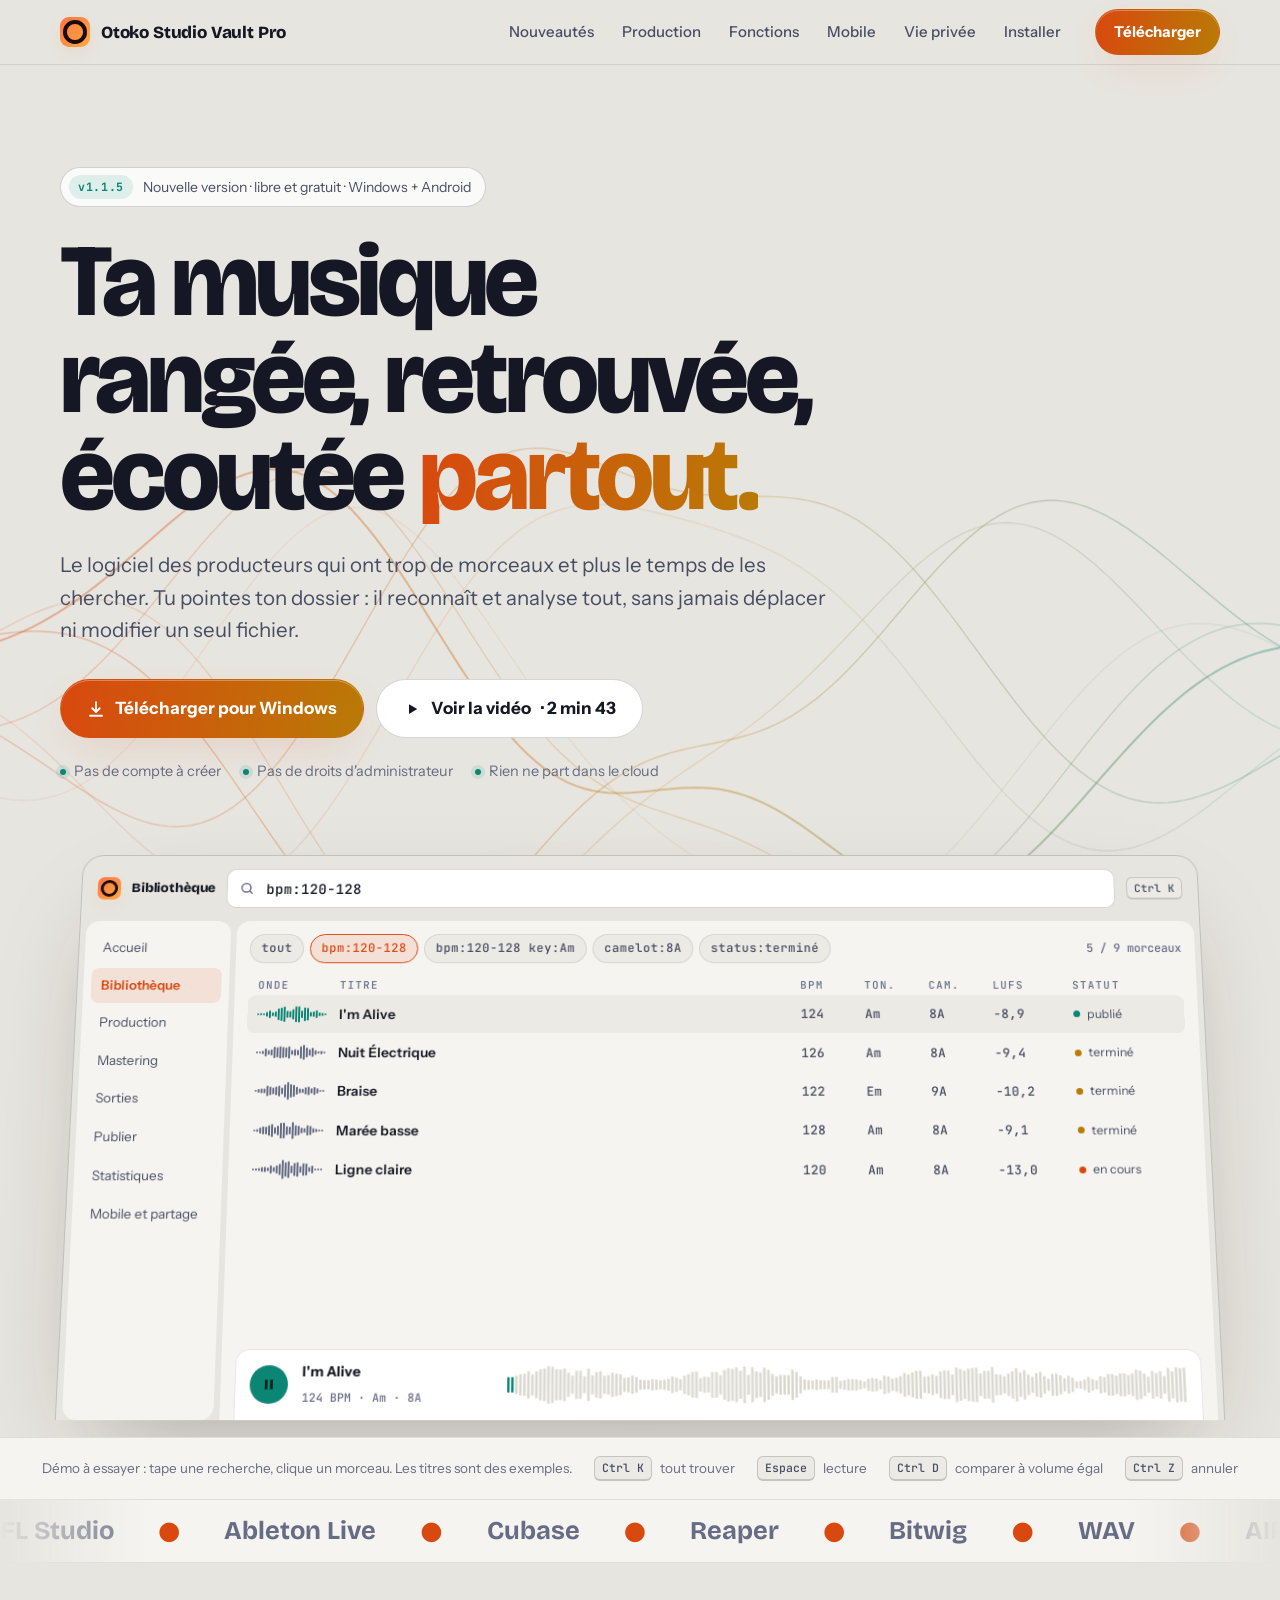
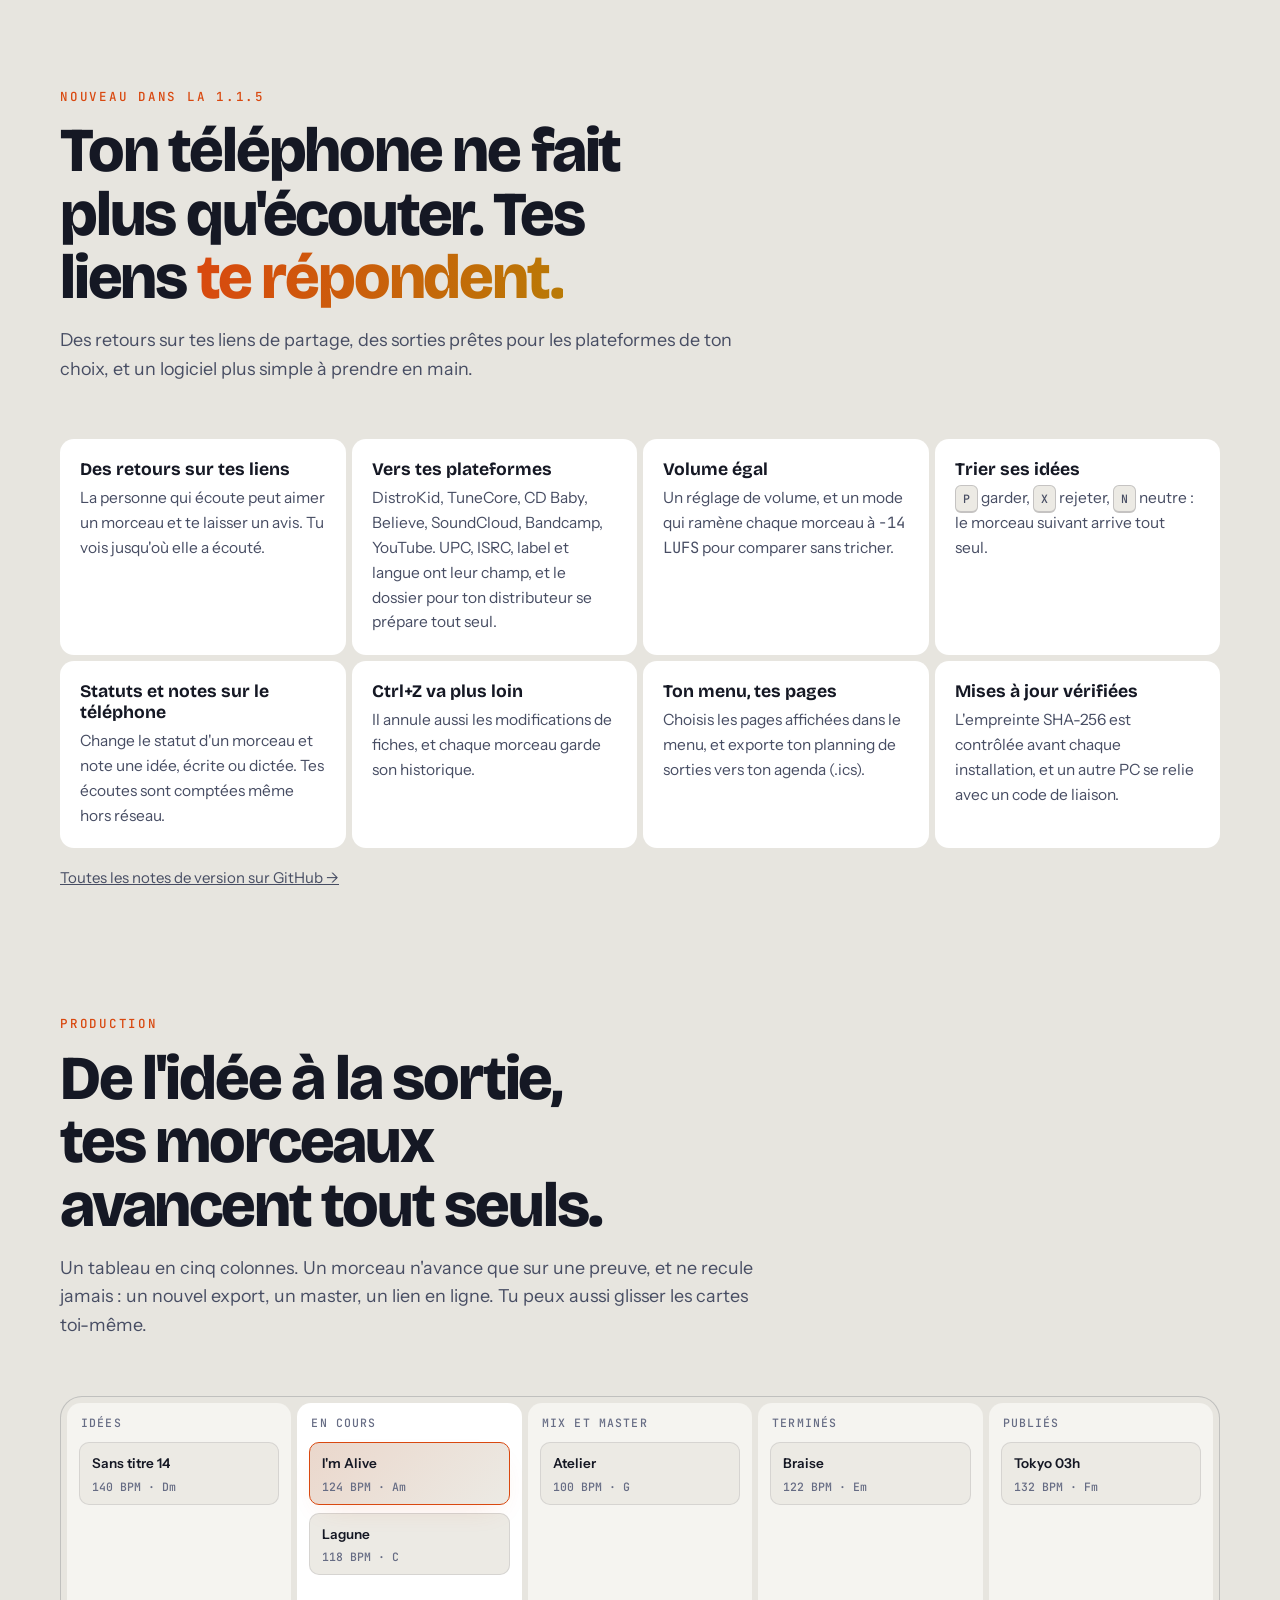
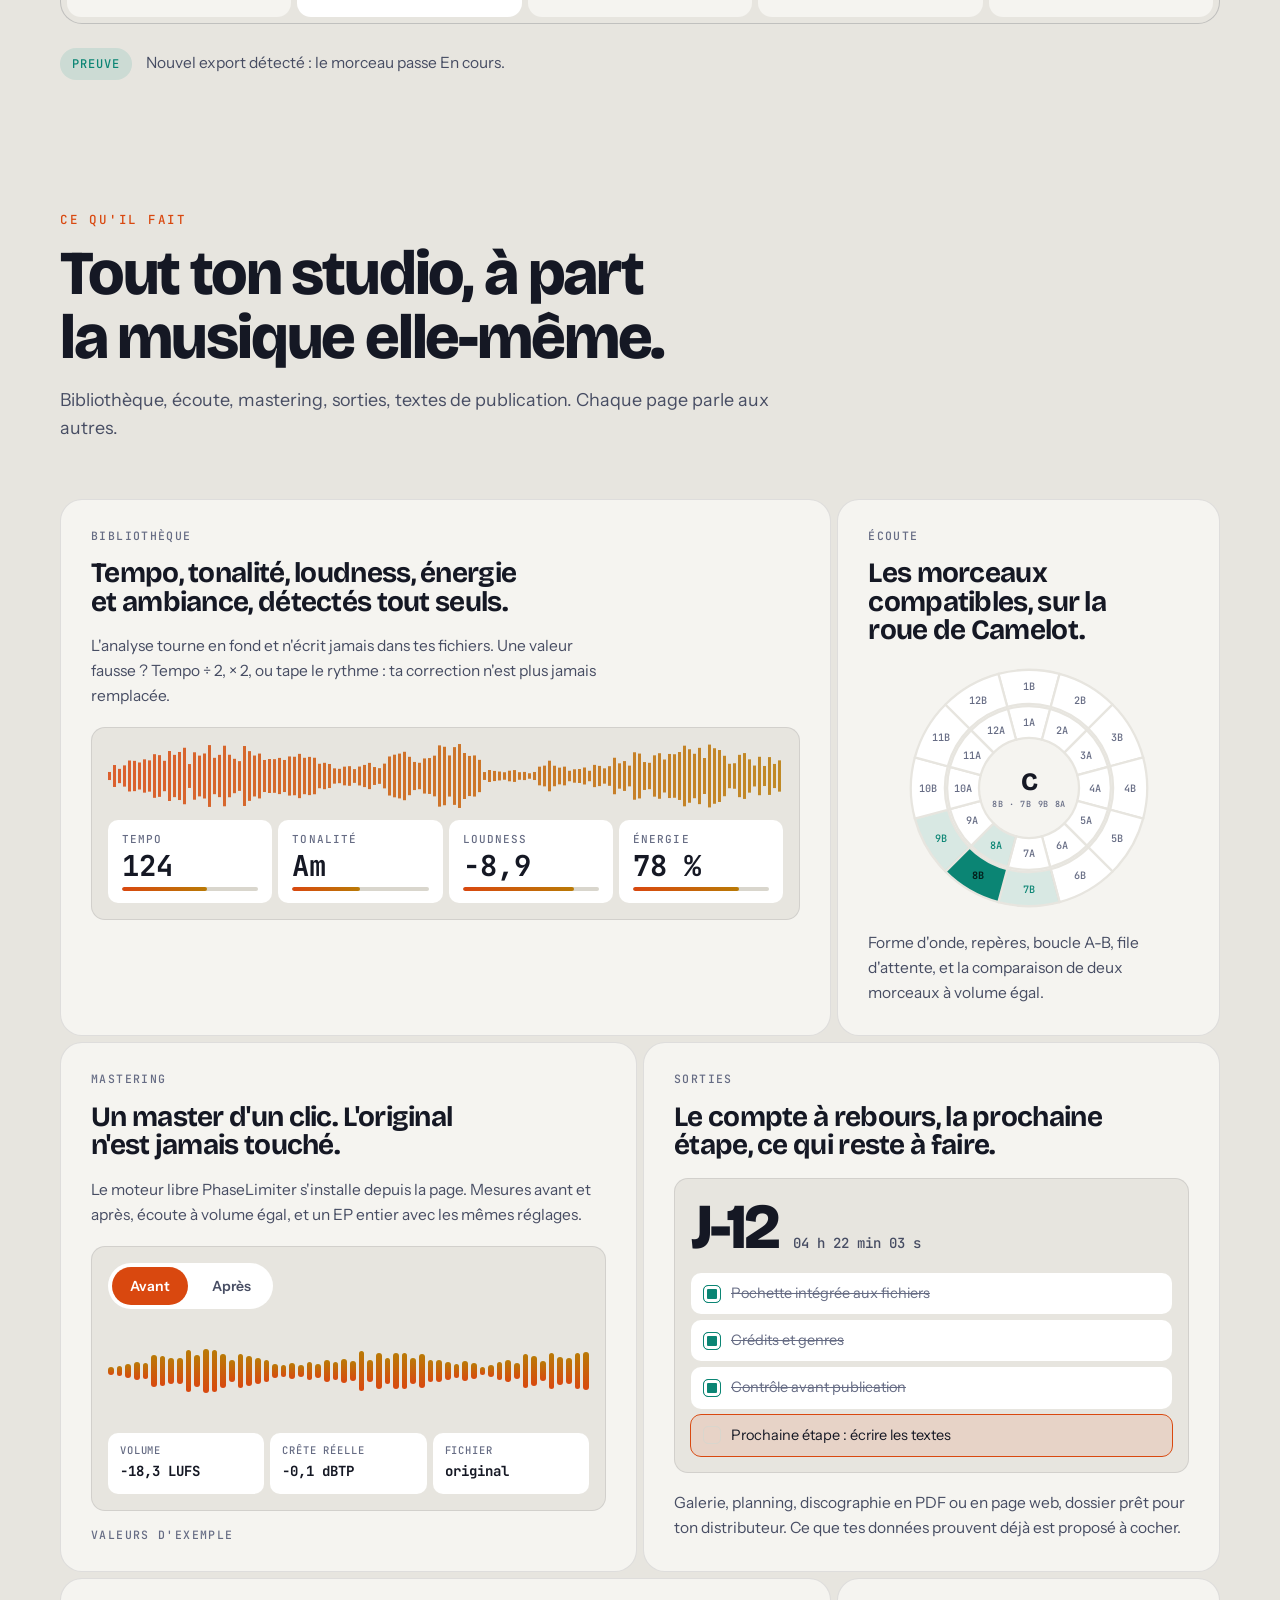
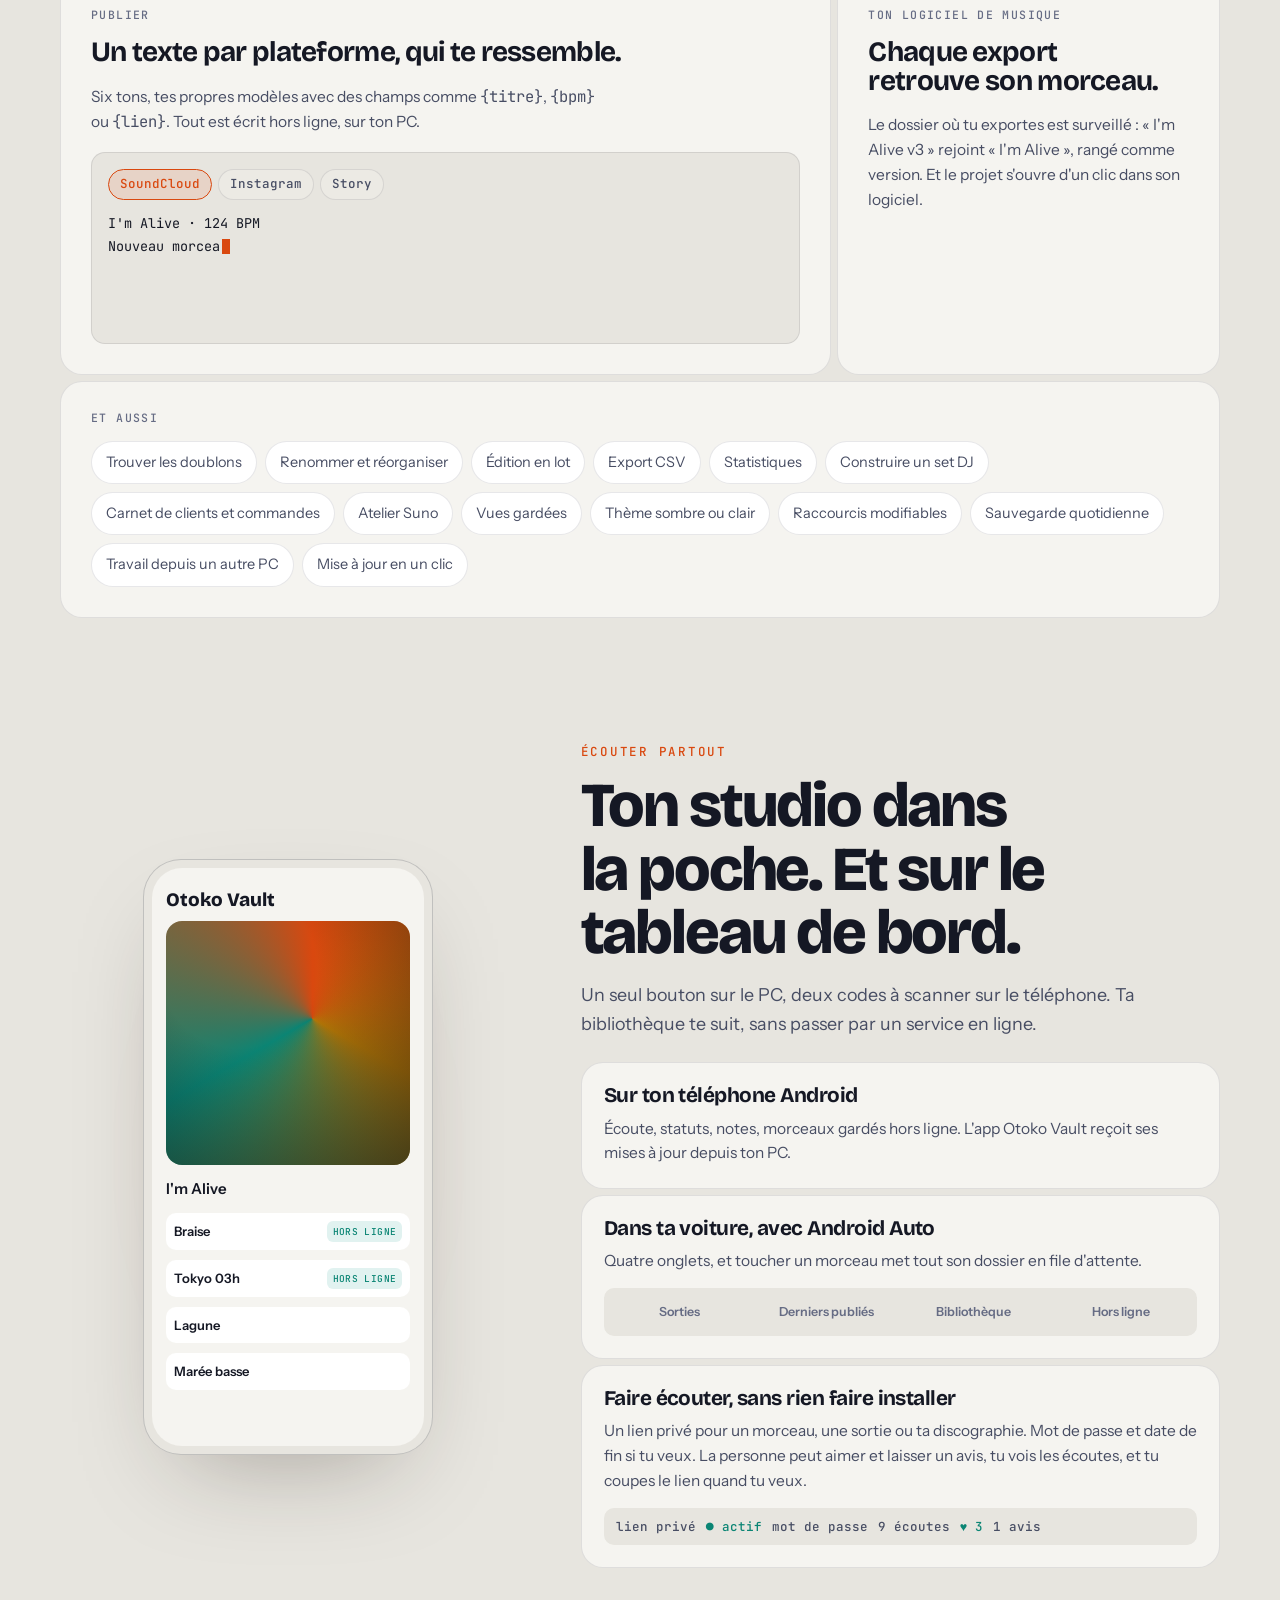
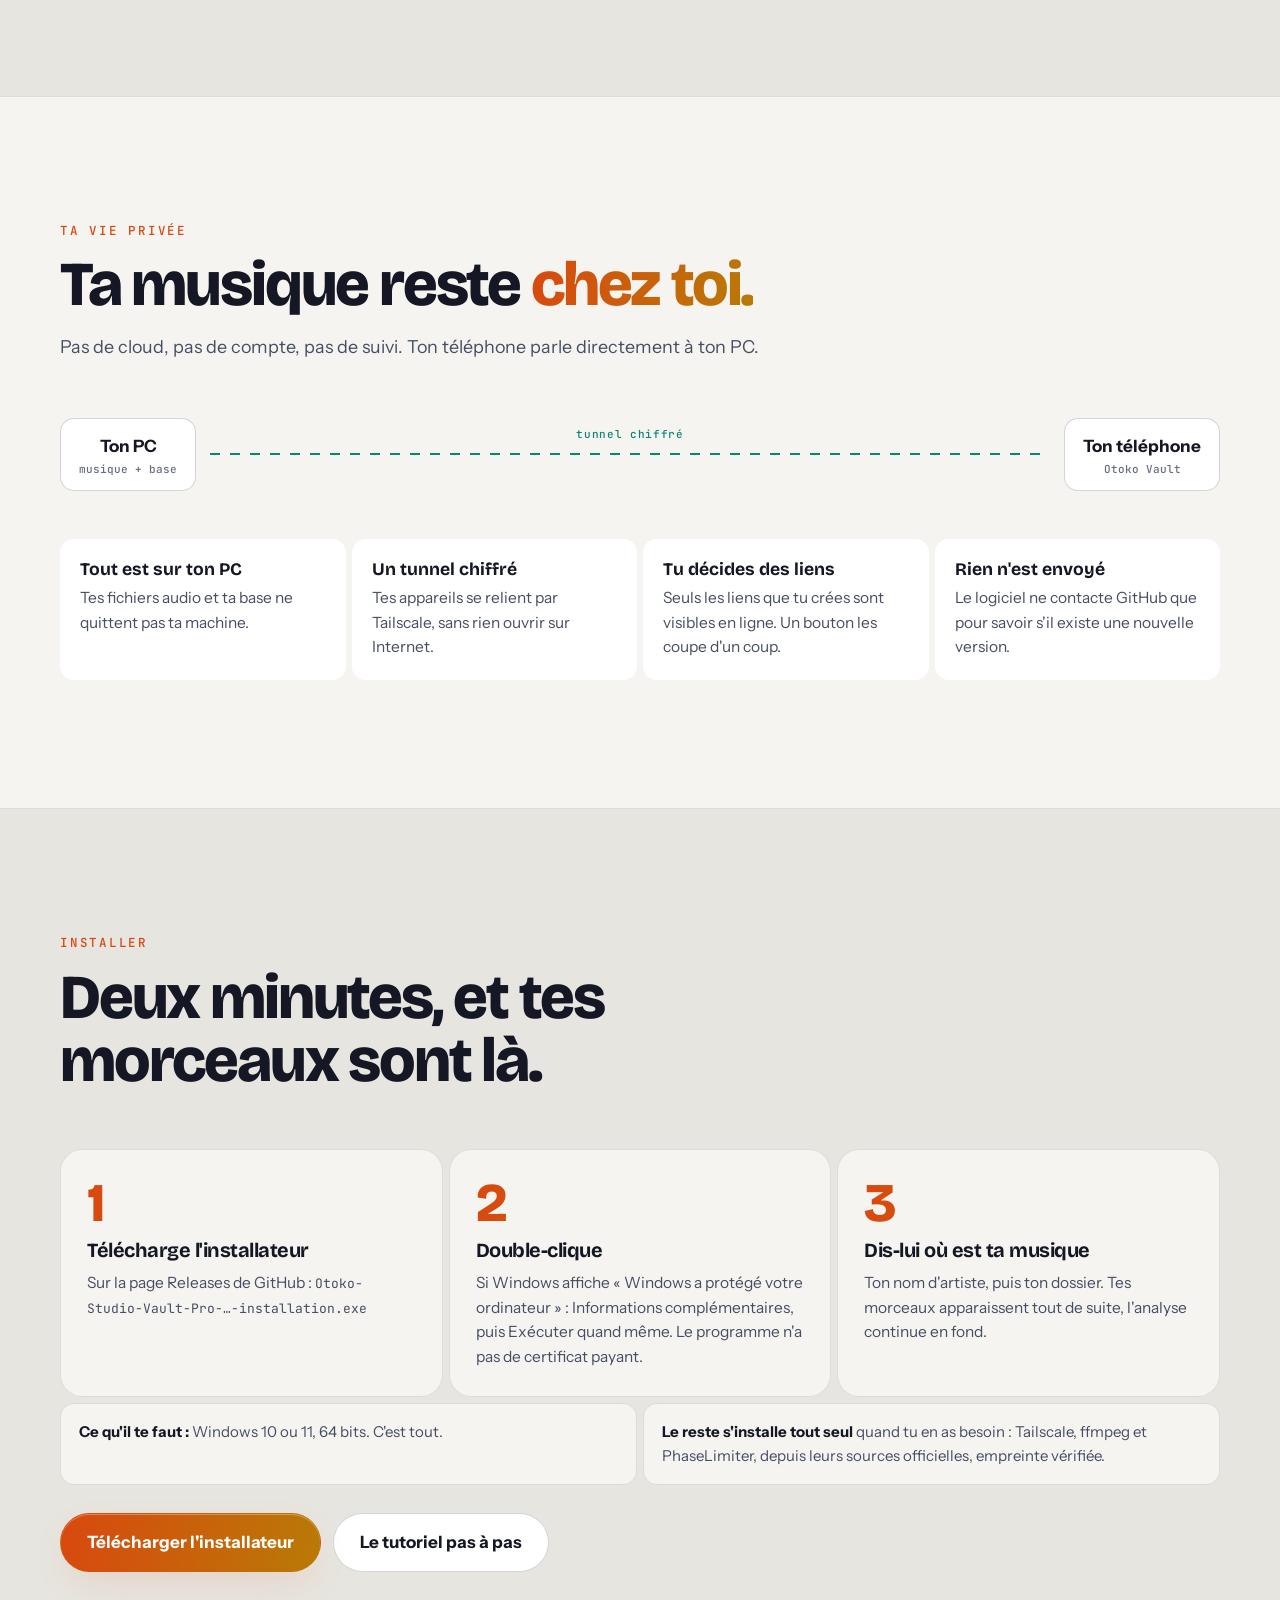
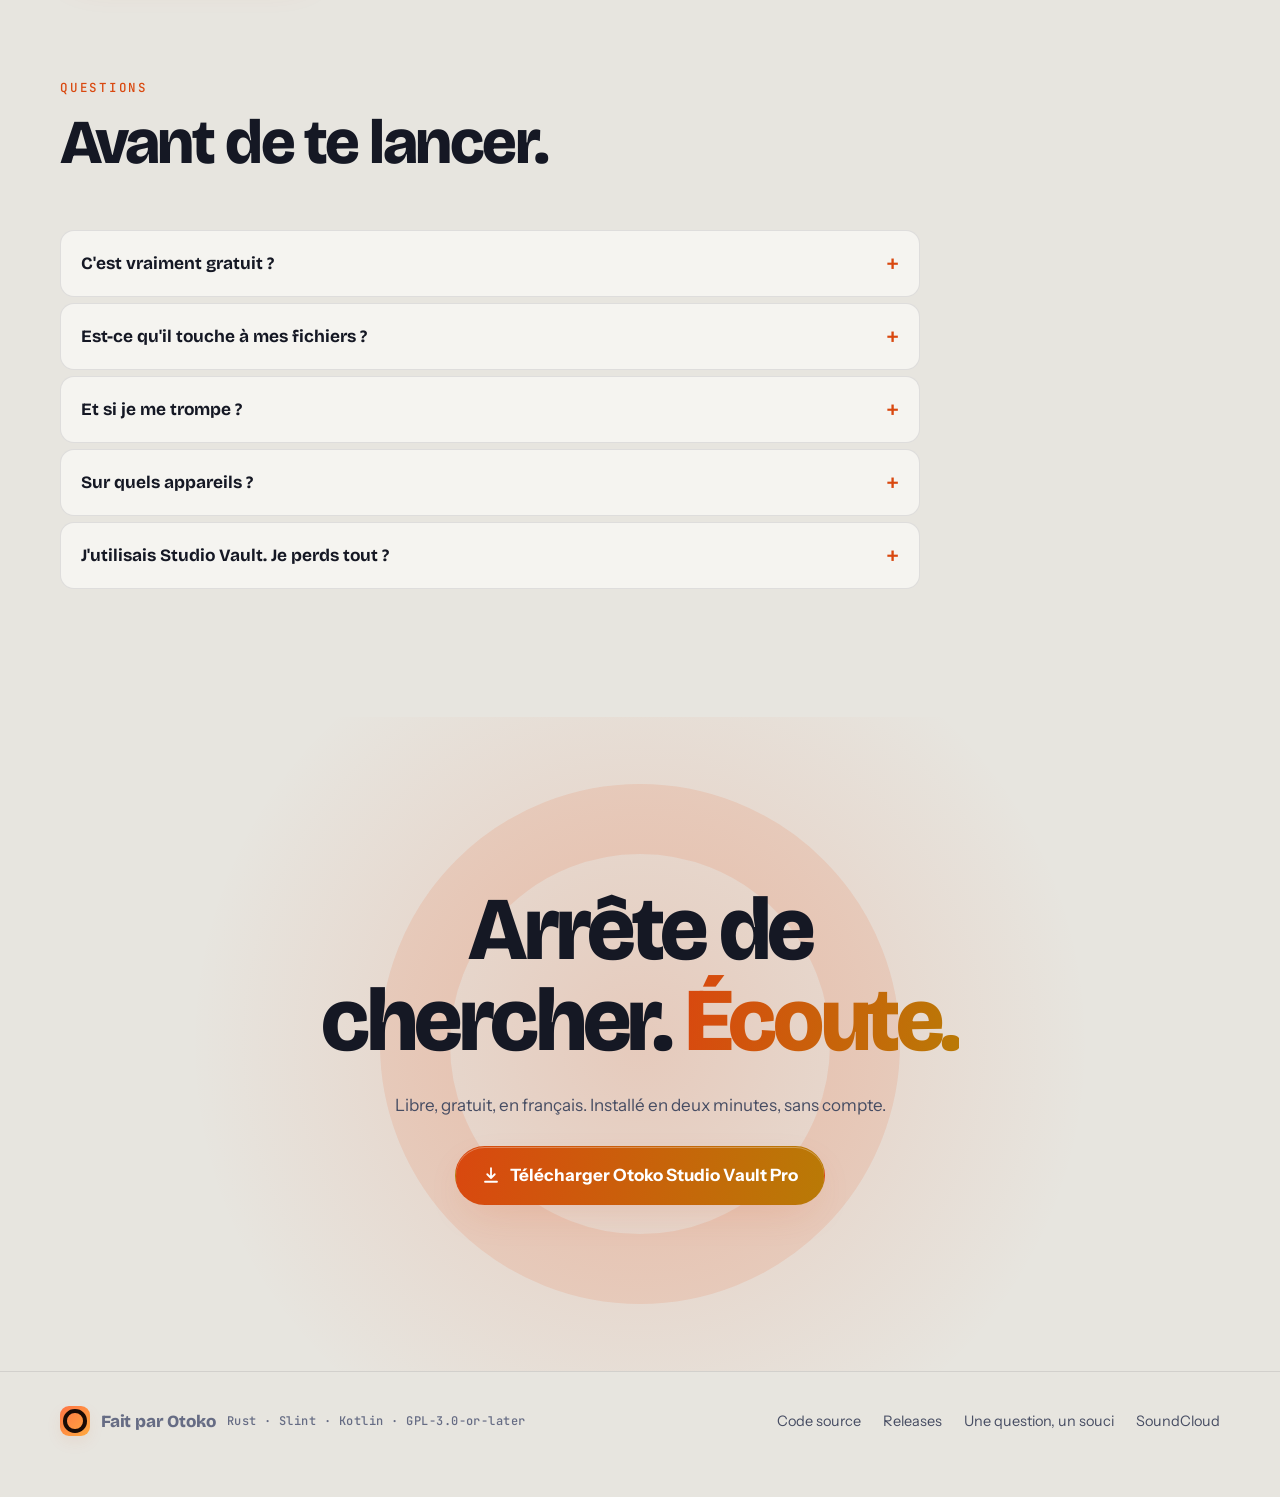
==== docs/index.html @ fbca9407 "Site vitrine dans docs/ : il suit tout seul la dernière version publiée La page lit la dernière rele" ====
<!doctype html>
<html lang="fr">
<head>
<meta charset="utf-8">
<meta name="viewport" content="width=device-width,initial-scale=1,viewport-fit=cover">
<title>Otoko Studio Vault Pro</title>
<meta name="description" content="Le logiciel libre et gratuit des producteurs de musique : ta bibliothèque rangée, analysée et écoutée partout. Windows et Android.">
<meta property="og:title" content="Otoko Studio Vault Pro">
<meta property="og:description" content="Ta musique rangée, retrouvée, écoutée partout. Libre et gratuit, pour Windows et Android.">
<meta property="og:type" content="website">
<link rel="preconnect" href="https://fonts.googleapis.com">
<link rel="preconnect" href="https://fonts.gstatic.com" crossorigin>
<link rel="stylesheet" href="https://fonts.googleapis.com/css2?family=Bricolage+Grotesque:opsz,wght@12..96,500;12..96,700;12..96,800&family=Instrument+Sans:wght@400;500;600;700&family=JetBrains+Mono:wght@400;500;700&display=swap">
<style>
/* Mise en page : « Nocturne », la direction du logiciel lui-même. Îlots d'encre bleu nuit séparés par
   des interstices sombres, une seule chaleur (braise) pour l'action, une lagune pour ce qui joue. */
:root{
  --ink0:#090A10; --ink1:#10121A; --ink2:#161924; --ink3:#1E2230; --ink4:#2A2F40;
  --line:rgba(190,200,255,.08); --line2:rgba(190,200,255,.15);
  --text:#ECEEF6; --text2:#A9AFC3; --text3:#7C829A;
  --ember:#FF6A3D; --ember2:#FFB547; --ember-soft:rgba(255,106,61,.14); --on-ember:#1A0B06;
  --lagoon:#35D9C3; --lagoon-soft:rgba(53,217,195,.14);
  --glow:rgba(255,106,61,.28); --shadow:0 40px 120px -30px rgba(0,0,0,.75);
  --display:"Bricolage Grotesque","Segoe UI",system-ui,sans-serif;
  --ui:"Instrument Sans","Segoe UI",system-ui,sans-serif;
  --mono:"JetBrains Mono",Consolas,ui-monospace,monospace;
  --r-s:6px; --r:10px; --r-l:14px; --r-xl:22px;
  color-scheme:dark;
}
@media (prefers-color-scheme: light){ :root:not([data-theme="dark"]){
  --ink0:#E7E5DF; --ink1:#F5F4F0; --ink2:#FFFFFF; --ink3:#ECEAE4; --ink4:#D9D6CD;
  --line:rgba(20,24,40,.10); --line2:rgba(20,24,40,.18);
  --text:#151824; --text2:#474D63; --text3:#666C84;
  --ember:#D9480F; --ember2:#B97A06; --ember-soft:rgba(224,80,28,.12); --on-ember:#FFFFFF;
  --lagoon:#0B8574; --lagoon-soft:rgba(12,147,129,.12);
  --glow:rgba(224,80,28,.18); --shadow:0 40px 100px -40px rgba(40,30,20,.35);
  color-scheme:light;
}}
:root[data-theme="light"]{
  --ink0:#E7E5DF; --ink1:#F5F4F0; --ink2:#FFFFFF; --ink3:#ECEAE4; --ink4:#D9D6CD;
  --line:rgba(20,24,40,.10); --line2:rgba(20,24,40,.18);
  --text:#151824; --text2:#474D63; --text3:#666C84;
  --ember:#D9480F; --ember2:#B97A06; --ember-soft:rgba(224,80,28,.12); --on-ember:#FFFFFF;
  --lagoon:#0B8574; --lagoon-soft:rgba(12,147,129,.12);
  --glow:rgba(224,80,28,.18); --shadow:0 40px 100px -40px rgba(40,30,20,.35);
  color-scheme:light;
}
*{box-sizing:border-box}
html{scroll-behavior:smooth}
body{margin:0;background:var(--ink0);color:var(--text);font:17px/1.6 var(--ui);overflow-x:hidden;-webkit-font-smoothing:antialiased}
a{color:inherit}
button{font:inherit;color:inherit}
:focus-visible{outline:2px solid var(--lagoon);outline-offset:3px;border-radius:6px}
.wrap{max-width:1200px;margin-inline:auto;padding-left:max(20px,env(safe-area-inset-left,0px));padding-right:max(20px,env(safe-area-inset-right,0px))}
h1,h2,h3{font-family:var(--display);margin:0;text-wrap:balance;letter-spacing:-.025em;line-height:1.02}
p{margin:0}
.mono{font-family:var(--mono);font-variant-numeric:tabular-nums}
.eyebrow{font:500 12.5px/1 var(--mono);letter-spacing:.14em;text-transform:uppercase;color:var(--ember)}
.grad{background:linear-gradient(100deg,var(--ember),var(--ember2));-webkit-background-clip:text;background-clip:text;color:transparent}

/* barre de progression + nav */
body::before{content:"";position:fixed;inset:0 0 auto;height:env(safe-area-inset-top,0px);z-index:60;background:var(--ink0)}
#prog{position:fixed;left:0;top:env(safe-area-inset-top,0px);height:3px;width:100%;transform-origin:0 50%;transform:scaleX(0);background:linear-gradient(90deg,var(--ember),var(--ember2),var(--lagoon));z-index:70}
.nav{position:sticky;top:env(safe-area-inset-top,0px);z-index:50;backdrop-filter:blur(18px) saturate(1.4);-webkit-backdrop-filter:blur(18px) saturate(1.4);background:color-mix(in srgb,var(--ink0) 72%,transparent);border-bottom:1px solid var(--line)}
.nav .wrap{display:flex;align-items:center;gap:22px;height:64px}
.brand{display:flex;align-items:center;gap:11px;text-decoration:none;font:800 17px/1 var(--display);letter-spacing:-.01em;white-space:nowrap}
.logo{width:30px;height:30px;border-radius:9px;background:linear-gradient(135deg,#FF7445,#FFAA40);display:grid;place-items:center;flex:none;box-shadow:0 6px 20px -6px var(--glow)}
.logo::after{content:"";width:52%;height:52%;border-radius:50%;border:4px solid #1A0B06}
.brand small{font:500 12px/1 var(--mono);color:var(--text3);letter-spacing:.04em}
.nav nav{display:flex;gap:4px;margin-left:auto}
.nav nav a{text-decoration:none;color:var(--text2);font-size:15px;font-weight:500;padding:8px 12px;border-radius:99px;transition:color .2s,background .2s}
.nav nav a:hover{color:var(--text);background:var(--ink3)}
.btn{display:inline-flex;align-items:center;justify-content:center;gap:10px;text-decoration:none;font-weight:700;border-radius:99px;padding:15px 26px;border:1px solid transparent;cursor:pointer;transition:transform .25s cubic-bezier(.2,.8,.2,1),box-shadow .25s,background .2s,border-color .2s;white-space:nowrap}
.btn svg{width:18px;height:18px;flex:none}
.btn.pri{background:linear-gradient(100deg,var(--ember),var(--ember2));color:var(--on-ember);box-shadow:0 14px 40px -12px var(--glow),inset 0 1px 0 rgba(255,255,255,.3);position:relative;overflow:hidden}
.btn.pri::after{content:"";position:absolute;inset:0;background:linear-gradient(105deg,transparent 35%,rgba(255,255,255,.45) 50%,transparent 65%);transform:translateX(-120%);animation:sheen 4.5s ease-in-out infinite}
@keyframes sheen{0%,60%{transform:translateX(-120%)}85%,100%{transform:translateX(120%)}}
.btn.pri:hover{transform:translateY(-2px) scale(1.02);box-shadow:0 22px 50px -12px var(--glow),inset 0 1px 0 rgba(255,255,255,.3)}
.btn.sec{background:var(--ink2);border-color:var(--line2);color:var(--text)}
.btn.sec:hover{border-color:var(--ember);transform:translateY(-2px)}
.btn.sm{padding:10px 18px;font-size:15px}
@media (max-width:860px){.nav nav{display:none}.nav .btn{margin-left:auto}.brand small{display:none}}

/* hero */
.hero{position:relative;padding-block:clamp(48px,8vw,104px) 0;overflow:hidden}
#waves{position:absolute;inset:0;width:100%;height:100%;pointer-events:none;opacity:.9;-webkit-mask-image:linear-gradient(#000 55%,transparent);mask-image:linear-gradient(#000 55%,transparent)}
.hero .wrap{position:relative}
.pill{display:inline-flex;flex-wrap:wrap;align-items:center;gap:10px;padding:7px 14px 7px 8px;border:1px solid var(--line2);border-radius:99px;background:color-mix(in srgb,var(--ink2) 80%,transparent);font-size:14px;color:var(--text2)}
.pill b{font:700 11.5px/1 var(--mono);background:var(--lagoon-soft);color:var(--lagoon);padding:6px 9px;border-radius:99px;letter-spacing:.06em}
.hero h1{font-weight:800;font-size:clamp(2.7rem,8.2vw,6.4rem);margin-top:26px;max-width:14ch;letter-spacing:-.04em;line-height:.95}
.hero h1 .w{display:inline-block;animation:rise .9s cubic-bezier(.2,.8,.2,1) both;animation-delay:calc(var(--i)*70ms)}
@keyframes rise{from{opacity:0;transform:translateY(.5em) rotate(2deg);filter:blur(8px)}to{opacity:1;transform:none;filter:none}}
.lede{font-size:clamp(1.06rem,1.6vw,1.3rem);color:var(--text2);max-width:56ch;margin-top:24px}
.cta{display:flex;flex-wrap:wrap;gap:12px;margin-top:32px}
.facts{display:flex;flex-wrap:wrap;gap:8px 22px;margin-top:22px;color:var(--text3);font-size:14.5px}
.facts span{display:inline-flex;align-items:center;gap:8px}
.facts span::before{content:"";width:6px;height:6px;border-radius:50%;background:var(--lagoon);box-shadow:0 0 0 4px var(--lagoon-soft)}

/* fenêtre du logiciel */
.stage{perspective:1800px;margin-top:clamp(40px,6vw,72px);position:relative}
.stage::before{content:"";position:absolute;inset:8% 6% -6%;background:radial-gradient(60% 60% at 50% 40%,var(--glow),transparent 70%);filter:blur(50px);z-index:0}
.app{position:relative;z-index:1;background:var(--ink0);border:1px solid var(--line2);border-radius:var(--r-xl) var(--r-xl) 0 0;border-bottom:0;padding:6px 6px 0;box-shadow:var(--shadow);transform:rotateX(calc(var(--tilt,1)*9deg)) scale(calc(1 - var(--tilt,1)*.04));transform-origin:50% 0;will-change:transform;display:grid;gap:6px}
.app-top{display:flex;align-items:center;gap:12px;padding:8px 10px;min-width:0}
.app-top .brand{font-size:14px}.app-top .logo{width:24px;height:24px;border-radius:7px}.app-top .logo::after{border-width:3px}
.search{flex:1;min-width:0;display:flex;align-items:center;gap:10px;background:var(--ink2);border:1px solid var(--line2);border-radius:var(--r);padding:0 12px;height:42px;transition:border-color .2s,box-shadow .2s}
.search:focus-within{border-color:var(--ember);box-shadow:0 0 0 4px var(--ember-soft)}
.search svg{width:16px;height:16px;color:var(--text3);flex:none}
.search input{flex:1;min-width:0;background:none;border:0;outline:0;color:var(--text);font:500 14.5px var(--mono)}
.search input::placeholder{color:var(--text3)}
kbd{font:500 11.5px/1 var(--mono);background:var(--ink3);border:1px solid var(--line2);border-bottom-width:2px;border-radius:6px;padding:5px 7px;color:var(--text2);white-space:nowrap}
.app-body{display:grid;grid-template-columns:150px minmax(0,1fr);gap:6px}
.side{background:var(--ink1);border-radius:var(--r-l);padding:10px 8px;display:grid;gap:2px;align-content:start;font-size:13.5px;color:var(--text2)}
.side span{padding:8px 10px;border-radius:8px;white-space:nowrap}
.side .on{background:var(--ember-soft);color:var(--ember);font-weight:600}
.pane{background:var(--ink1);border-radius:var(--r-l) var(--r-l) 0 0;padding:14px 14px 0;min-width:0;display:grid;gap:12px}
.chips{display:flex;flex-wrap:wrap;gap:6px;align-items:center}
.chip{font:500 12.5px/1 var(--mono);padding:8px 11px;border-radius:99px;background:var(--ink3);border:1px solid var(--line);color:var(--text2);cursor:pointer;transition:all .2s}
.chip:hover{color:var(--text);border-color:var(--line2)}
.chip[aria-pressed="true"]{background:var(--ember-soft);border-color:var(--ember);color:var(--ember)}
.count{margin-left:auto;font:500 12px var(--mono);color:var(--text3)}
.rows{display:grid;min-height:372px;align-content:start}
.row{display:grid;grid-template-columns:72px minmax(0,1fr) 54px 54px 54px 70px 104px;gap:12px;align-items:center;padding:9px 10px;border-radius:8px;font-size:14px;border:0;background:none;text-align:left;cursor:pointer;width:100%;transition:background .15s,opacity .35s,transform .35s}
.row.head{font:500 11px var(--mono);letter-spacing:.1em;text-transform:uppercase;color:var(--text3);cursor:default;padding-block:4px}
.row:not(.head):hover{background:var(--ink2)}
.row.sel{background:var(--ink3)}
.row.out{display:none}
.row.pop{animation:pop .4s cubic-bezier(.2,.8,.2,1) both}
@keyframes pop{from{opacity:.35;transform:translateY(6px)}to{opacity:1;transform:none}}
.row svg.wv{width:72px;height:22px;color:var(--text3)}
.row.sel svg.wv{color:var(--lagoon)}
.row .t{font-weight:600;white-space:nowrap;overflow:hidden;text-overflow:ellipsis}
.row .n{font:500 13px var(--mono);color:var(--text2);font-variant-numeric:tabular-nums}
.st{display:inline-flex;align-items:center;gap:7px;font-size:12.5px;color:var(--text2);white-space:nowrap}
.st::before{content:"";width:7px;height:7px;border-radius:50%;background:var(--c,var(--text3))}
.empty{padding:40px 10px;color:var(--text3);font-size:14.5px}
.player{display:flex;align-items:center;gap:14px;background:var(--ink2);border:1px solid var(--line);border-bottom:0;border-radius:var(--r-l) var(--r-l) 0 0;padding:10px 14px;min-width:0}
.pp{width:38px;height:38px;border-radius:50%;border:0;background:var(--lagoon);color:#04201C;display:grid;place-items:center;cursor:pointer;flex:none;transition:transform .2s}
.pp:hover{transform:scale(1.08)}.pp svg{width:16px;height:16px}
.np{min-width:0;flex:0 1 190px}.np b{display:block;font-size:14px;white-space:nowrap;overflow:hidden;text-overflow:ellipsis}.np span{font:500 11.5px var(--mono);color:var(--text3)}
#pwave{flex:1;min-width:0;height:40px;width:100%}
.demo-note{display:flex;flex-wrap:wrap;gap:10px 22px;align-items:center;justify-content:center;text-align:center;padding-block:18px;padding-left:max(20px,env(safe-area-inset-left,0px));padding-right:max(20px,env(safe-area-inset-right,0px));color:var(--text3);font-size:13.5px;border-top:1px solid var(--line);background:var(--ink1);position:relative;z-index:2}
.demo-note span{display:inline-flex;gap:8px;align-items:center}
@media (max-width:860px){
  .app-body{grid-template-columns:minmax(0,1fr)}.side{display:none}
  .row{grid-template-columns:44px minmax(0,1fr) 44px 44px;gap:10px}
  .row>:nth-child(n+5){display:none}.row svg.wv{width:44px}
  .app-top .brand span,.app-top kbd{display:none}
  .np{flex-basis:120px}.rows{min-height:330px}
  .app{transform:rotateX(calc(var(--tilt,1)*5deg))}
}

/* bandeau défilant */
.marq{overflow:hidden;border-block:1px solid var(--line);background:var(--ink1);padding-block:18px;-webkit-mask-image:linear-gradient(90deg,transparent,#000 12%,#000 88%,transparent);mask-image:linear-gradient(90deg,transparent,#000 12%,#000 88%,transparent)}
.marq div{display:flex;gap:44px;width:max-content;animation:marq 38s linear infinite;font:700 clamp(1.1rem,2.4vw,1.6rem)/1 var(--display);color:var(--text3);white-space:nowrap}
.marq i{font-style:normal;color:var(--ember)}
@keyframes marq{to{transform:translateX(-50%)}}

/* sections */
section{padding-block:clamp(72px,10vw,136px)}
.sh{display:grid;gap:16px;max-width:780px;margin-bottom:clamp(32px,5vw,56px)}
.sh h2{font-weight:800;font-size:clamp(2rem,5.2vw,3.9rem);letter-spacing:-.035em}
.sh p{color:var(--text2);font-size:clamp(1rem,1.4vw,1.15rem);max-width:60ch}
.js .rv{opacity:.12;transform:translateY(34px) scale(.985);transition:opacity .9s cubic-bezier(.2,.8,.2,1),transform .9s cubic-bezier(.2,.8,.2,1);transition-delay:calc(var(--d,0)*90ms)}
.js .rv.in{opacity:1;transform:none}

/* tableau de production */
.board{display:grid;grid-template-columns:repeat(5,minmax(0,1fr));gap:6px;background:var(--ink0);border:1px solid var(--line2);border-radius:var(--r-xl);padding:6px}
.col{background:var(--ink1);border-radius:var(--r-l);padding:12px;min-height:214px;display:grid;gap:8px;align-content:start;transition:background .4s}
.col.hot{background:var(--ink2)}
.col h3{font:500 11.5px/1 var(--mono);letter-spacing:.1em;text-transform:uppercase;color:var(--text3);display:flex;justify-content:space-between;padding:2px 2px 6px}
.kc{background:var(--ink3);border:1px solid var(--line);border-radius:var(--r);padding:10px 12px;font-size:13.5px;font-weight:600;display:grid;gap:4px;min-width:0}
.kc small{font:500 11.5px var(--mono);color:var(--text3)}
.kc.star{background:linear-gradient(135deg,var(--ember-soft),transparent),var(--ink3);border-color:var(--ember);box-shadow:0 12px 30px -14px var(--glow);position:relative;z-index:2}
.proof{margin-top:18px;display:flex;align-items:center;gap:14px;flex-wrap:wrap;font-size:15.5px;color:var(--text2);min-height:44px}
.proof b{font:500 12px var(--mono);letter-spacing:.08em;text-transform:uppercase;color:var(--lagoon);background:var(--lagoon-soft);padding:8px 12px;border-radius:99px}
#proofTxt{transition:opacity .3s}
@media (max-width:860px){.board{grid-template-columns:minmax(0,1fr)}.col{min-height:0;grid-template-columns:minmax(0,1fr) minmax(0,1fr);align-items:start}.col h3{grid-column:1/-1}}

/* grille des fonctions */
.bento{display:grid;grid-template-columns:repeat(6,minmax(0,1fr));gap:6px;background:var(--ink0);border-radius:var(--r-xl)}
.card{position:relative;background:var(--ink1);border:1px solid var(--line);border-radius:var(--r-xl);padding:clamp(20px,2.6vw,30px);display:grid;gap:18px;align-content:start;min-width:0;overflow:hidden;grid-column:span 3}
.card.w4{grid-column:span 4}.card.w2{grid-column:span 2}
.card::before{content:"";position:absolute;inset:0;background:radial-gradient(420px circle at var(--mx,50%) var(--my,-40%),var(--ember-soft),transparent 65%);opacity:0;transition:opacity .4s;pointer-events:none}
.card:hover::before{opacity:1}
.card>*{position:relative}
.card h3{font-weight:700;font-size:clamp(1.3rem,2.2vw,1.75rem)}
.card p{color:var(--text2);font-size:15.5px;max-width:52ch}
.tag{font:500 11.5px/1 var(--mono);letter-spacing:.12em;text-transform:uppercase;color:var(--text3)}
.viz{background:var(--ink0);border:1px solid var(--line);border-radius:var(--r-l);padding:16px;min-width:0}
@media (max-width:960px){.card,.card.w4,.card.w2{grid-column:1/-1}}

.meters{display:grid;grid-template-columns:repeat(auto-fit,minmax(120px,1fr));gap:6px}
.meter{background:var(--ink2);border-radius:var(--r);padding:12px 14px;display:grid;gap:6px}
.meter span{font:500 11px var(--mono);letter-spacing:.1em;text-transform:uppercase;color:var(--text3)}
.meter b{font:700 clamp(1.3rem,2.4vw,1.8rem)/1 var(--mono);font-variant-numeric:tabular-nums}
.meter i{display:block;height:4px;border-radius:9px;background:var(--ink4);overflow:hidden}
.meter i::after{content:"";display:block;height:100%;width:calc(var(--v,0)*100%);background:linear-gradient(90deg,var(--ember),var(--ember2));border-radius:9px;transition:width 1.4s cubic-bezier(.2,.8,.2,1)}
.scan{position:relative;height:64px;margin-bottom:12px;border-radius:8px;overflow:hidden}
.scan canvas{width:100%;height:100%;display:block}
.scan::after{content:"";position:absolute;top:0;bottom:0;width:90px;left:-90px;background:linear-gradient(90deg,transparent,var(--lagoon-soft),var(--lagoon));opacity:.55;animation:scan 3.2s cubic-bezier(.5,0,.5,1) infinite}
@keyframes scan{to{left:100%}}

#wheel{width:100%;max-width:250px;display:block;margin:auto}
#wheel path{fill:var(--ink2);stroke:var(--ink0);stroke-width:2;transition:fill .5s}
#wheel path.c{fill:var(--lagoon-soft)}#wheel path.s{fill:var(--lagoon)}
#wheel text{font:500 9px var(--mono);fill:var(--text3);text-anchor:middle;dominant-baseline:central;transition:fill .5s}
#wheel text.c{fill:var(--lagoon)}#wheel text.s{fill:#04201C;font-weight:700}
#wheel .mid{font:800 22px var(--display);fill:var(--text)}#wheel .mid2{font:500 7.5px var(--mono);fill:var(--text3);letter-spacing:.08em}

.ab{display:flex;gap:6px;background:var(--ink2);padding:4px;border-radius:99px;width:max-content}
.ab button{border:0;background:none;padding:8px 18px;border-radius:99px;font-weight:600;font-size:14px;color:var(--text2);cursor:pointer;transition:all .25s}
.ab button[aria-pressed="true"]{background:var(--ember);color:var(--on-ember)}
.bars{display:flex;align-items:center;gap:3px;height:96px;margin-block:14px}
.bars i{flex:1;min-width:0;border-radius:3px;background:linear-gradient(var(--ember2),var(--ember));height:calc(var(--h)*var(--k,.45)*100%);transition:height .7s cubic-bezier(.2,.8,.2,1);transition-delay:calc(var(--n)*8ms)}
.mast.after .bars i{--k:.98}
.mrow{display:grid;grid-template-columns:repeat(auto-fit,minmax(118px,1fr));gap:6px}
.mrow div{background:var(--ink2);border-radius:var(--r);padding:10px 12px}
.mrow span{display:block;font:500 10.5px var(--mono);letter-spacing:.08em;text-transform:uppercase;color:var(--text3)}
.mrow b{font:700 14px var(--mono);font-variant-numeric:tabular-nums;overflow-wrap:anywhere}

.cd{display:flex;align-items:baseline;gap:14px;flex-wrap:wrap}
.cd b{font:800 clamp(2.6rem,6vw,4rem)/1 var(--display);letter-spacing:-.04em}
.cd span{font:500 14px var(--mono);color:var(--text2);font-variant-numeric:tabular-nums}
.todo{list-style:none;margin:14px 0 0;padding:0;display:grid;gap:6px}
.todo li{display:flex;align-items:center;gap:10px;font-size:14.5px;color:var(--text2);background:var(--ink2);padding:9px 12px;border-radius:var(--r)}
.todo li::before{content:"";width:16px;height:16px;border-radius:5px;border:1.5px solid var(--ink4);flex:none}
.todo li.ok{color:var(--text3);text-decoration:line-through}
.todo li.ok::before{background:var(--lagoon);border-color:var(--lagoon);box-shadow:inset 0 0 0 3px var(--ink2)}
.todo li.next{color:var(--text);outline:1px solid var(--ember);background:var(--ember-soft)}

.tabs{display:flex;gap:6px;flex-wrap:wrap}
#pub{font:400 13.5px/1.7 var(--mono);white-space:pre-wrap;min-height:8.5em;margin-top:12px;color:var(--text)}
#pub::after{content:"";display:inline-block;width:8px;height:1.1em;background:var(--ember);vertical-align:-3px;margin-left:2px;animation:blink 1s steps(2) infinite}
@keyframes blink{50%{opacity:0}}
.cloud{display:flex;flex-wrap:wrap;gap:8px}
.cloud span{padding:9px 14px;border-radius:99px;background:var(--ink2);border:1px solid var(--line);font-size:14.5px;color:var(--text2);transition:all .25s}
.cloud span:hover{color:var(--text);border-color:var(--ember);transform:translateY(-2px)}

/* partout */
.every{display:grid;grid-template-columns:minmax(0,5fr) minmax(0,7fr);gap:clamp(28px,5vw,72px);align-items:center}
.phone{width:min(100%,290px);margin-inline:auto;aspect-ratio:9/18.5;max-width:100%;background:var(--ink0);border:1px solid var(--line2);border-radius:38px;padding:8px;box-shadow:var(--shadow);animation:float 7s ease-in-out infinite;position:relative}
@keyframes float{50%{transform:translateY(-14px) rotate(-1.2deg)}}
.phone::before{content:"";position:absolute;inset:-12%;background:radial-gradient(50% 50% at 50% 50%,var(--glow),transparent 70%);filter:blur(40px);z-index:-1}
.scr{height:100%;border-radius:30px;background:var(--ink1);padding:20px 14px 14px;display:flex;flex-direction:column;gap:10px;overflow:hidden;font-size:13px}
.scr h4{font:800 19px var(--display);margin:0}
.cover{aspect-ratio:1;border-radius:16px;background:conic-gradient(from var(--a,0deg) at 60% 40%,var(--ember),var(--ember2),var(--lagoon),var(--ember));animation:spin 14s linear infinite;position:relative;overflow:hidden;flex:none}
@property --a{syntax:"<angle>";inherits:false;initial-value:0deg}
@keyframes spin{to{--a:360deg}}
.cover::after{content:"";position:absolute;inset:0;background:radial-gradient(circle at 30% 20%,transparent 30%,rgba(9,10,16,.55))}
.eq{display:flex;gap:3px;align-items:flex-end;height:14px}
.eq i{width:3px;background:var(--lagoon);border-radius:2px;animation:eq 1s ease-in-out infinite;animation-delay:calc(var(--n)*-.23s)}
@keyframes eq{0%,100%{height:25%}50%{height:100%}}
.li{display:flex;align-items:center;gap:10px;padding:8px;border-radius:10px;background:var(--ink2)}
.li b{flex:1;min-width:0;white-space:nowrap;overflow:hidden;text-overflow:ellipsis;font-weight:600}
.off{font:500 9.5px var(--mono);color:var(--lagoon);background:var(--lagoon-soft);padding:4px 6px;border-radius:6px;letter-spacing:.04em;white-space:nowrap}
.stack{display:grid;gap:6px}
.mini{background:var(--ink1);border:1px solid var(--line);border-radius:var(--r-xl);padding:22px;display:grid;gap:10px;min-width:0}
.mini h3{font-size:1.3rem;font-weight:700}
.mini p{color:var(--text2);font-size:15.5px}
.car{display:grid;grid-template-columns:repeat(4,minmax(0,1fr));gap:4px;background:var(--ink0);padding:4px;border-radius:var(--r);margin-top:4px}
.car span{text-align:center;padding:10px 4px;border-radius:7px;font-size:12.5px;font-weight:600;color:var(--text3);animation:tab 8s infinite;animation-delay:calc(var(--n)*2s);white-space:nowrap;overflow:hidden;text-overflow:ellipsis}
@keyframes tab{0%,24%{background:var(--ink3);color:var(--text)}25%,100%{background:transparent;color:var(--text3)}}
.link{display:flex;flex-wrap:wrap;align-items:center;gap:10px;background:var(--ink0);border-radius:var(--r);padding:10px 12px;font:500 12.5px var(--mono);color:var(--text2);margin-top:4px}
.link em{font-style:normal;color:var(--lagoon)}
@media (max-width:860px){.every{grid-template-columns:minmax(0,1fr)}}

/* vie privée */
.priv{background:var(--ink1);border-block:1px solid var(--line)}
.tunnel{display:grid;grid-template-columns:auto minmax(40px,1fr) auto;align-items:center;gap:14px;margin-block:clamp(28px,4vw,48px)}
.node{background:var(--ink2);border:1px solid var(--line2);border-radius:var(--r-l);padding:14px 18px;font-weight:700;display:grid;gap:2px;text-align:center}
.node small{font:500 11px var(--mono);color:var(--text3);font-weight:500}
.pipe{height:2px;background:repeating-linear-gradient(90deg,var(--lagoon) 0 10px,transparent 10px 20px);background-size:20px 2px;animation:dash 1s linear infinite;position:relative}
.pipe::after{content:"tunnel chiffré";position:absolute;left:50%;top:-26px;transform:translateX(-50%);font:500 11px var(--mono);color:var(--lagoon);white-space:nowrap;letter-spacing:.06em}
@keyframes dash{to{background-position:20px 0}}
.four{display:grid;grid-template-columns:repeat(auto-fit,minmax(230px,1fr));gap:6px}
.four div{background:var(--ink2);border-radius:var(--r-l);padding:20px;color:var(--text2);font-size:15.5px}
.four b{display:block;color:var(--text);font:700 1.1rem var(--display);margin-bottom:6px}

/* installer */
.steps{display:grid;grid-template-columns:repeat(3,minmax(0,1fr));gap:6px;counter-reset:s}
.step{background:var(--ink1);border:1px solid var(--line);border-radius:var(--r-xl);padding:26px;display:grid;gap:10px;align-content:start;counter-increment:s;transition:transform .35s cubic-bezier(.2,.8,.2,1),border-color .3s}
.step:hover{transform:translateY(-6px);border-color:var(--ember)}
.step::before{content:counter(s);font:800 3.4rem/1 var(--display);background:linear-gradient(100deg,var(--ember),var(--ember2));-webkit-background-clip:text;background-clip:text;color:transparent}
.step h3{font-size:1.25rem;font-weight:700}.step p{color:var(--text2);font-size:15.5px}
.req{margin-top:6px;display:grid;grid-template-columns:repeat(auto-fit,minmax(240px,1fr));gap:6px}
.req div{background:var(--ink1);border:1px solid var(--line);border-radius:var(--r-l);padding:16px 18px;font-size:15px;color:var(--text2)}
.req b{color:var(--text)}
@media (max-width:860px){.steps{grid-template-columns:minmax(0,1fr)}}
details{background:var(--ink1);border:1px solid var(--line);border-radius:var(--r-l);padding:0 20px;transition:border-color .3s}
details[open]{border-color:var(--line2)}
summary{cursor:pointer;font:700 1.08rem var(--display);padding:18px 0;list-style:none;display:flex;justify-content:space-between;gap:16px;align-items:center}
summary::-webkit-details-marker{display:none}
summary::after{content:"+";font:500 22px var(--mono);color:var(--ember);transition:transform .3s}
details[open] summary::after{transform:rotate(45deg)}
details p{color:var(--text2);padding-bottom:18px;max-width:70ch;font-size:15.5px}
.faq{display:grid;gap:6px;max-width:860px}

/* final */
.final{position:relative;text-align:center;overflow:hidden;padding-block:clamp(88px,13vw,170px)}
.final::before{content:"";position:absolute;left:50%;top:50%;width:min(900px,140vw);aspect-ratio:1;transform:translate(-50%,-50%);border-radius:50%;background:radial-gradient(closest-side,var(--glow),transparent);animation:pulse 5s ease-in-out infinite}
@keyframes pulse{50%{transform:translate(-50%,-50%) scale(1.14);opacity:.7}}
.ring{position:absolute;left:50%;top:50%;width:min(520px,90vw);aspect-ratio:1;border-radius:50%;border:clamp(34px,7vw,70px) solid var(--ember-soft);transform:translate(-50%,-50%);animation:pulse 7s ease-in-out infinite reverse}
.final .wrap{position:relative;display:grid;justify-items:center;gap:26px}
.final h2{font-weight:800;font-size:clamp(2.4rem,7.4vw,5.6rem);letter-spacing:-.04em;max-width:13ch}
.final p{color:var(--text2);max-width:48ch}
footer{border-top:1px solid var(--line);padding-block:34px;color:var(--text3);font-size:14.5px}
footer .wrap{display:flex;flex-wrap:wrap;gap:14px 28px;align-items:center;justify-content:space-between}
footer nav{display:flex;flex-wrap:wrap;gap:8px 22px}
footer a{color:var(--text2);text-decoration:none}footer a:hover{color:var(--ember)}

@media (prefers-reduced-motion: reduce){
  *,*::before,*::after{animation:none!important;transition:none!important}
  html{scroll-behavior:auto}.js .rv{opacity:1;transform:none}.app{transform:none}
}
</style>
</head>
<body>

<div id="prog"></div>
<header class="nav">
  <div class="wrap">
    <a class="brand" href="#top"><span class="logo"></span><span>Otoko Studio Vault Pro</span></a>
    <nav aria-label="Sections">
      <a href="#nouveau">Nouveautés</a><a href="#production">Production</a><a href="#fonctions">Fonctions</a><a href="#partout">Mobile</a><a href="#prive">Vie privée</a><a href="#installer">Installer</a>
    </nav>
    <a class="btn pri sm" href="https://github.com/otokonosound/otoko-studio-vault-pro/releases/latest">Télécharger</a>
  </div>
</header>

<main id="top">
<div class="hero">
  <canvas id="waves" aria-hidden="true"></canvas>
  <div class="wrap">
    <a class="pill" href="#nouveau" style="text-decoration:none"><b id="relVer">v1.1.5</b> Nouvelle version · libre et gratuit · Windows + Android</a>
    <h1 id="h1">Ta musique rangée, retrouvée, écoutée <span class="grad">partout.</span></h1>
    <p class="lede">Le logiciel des producteurs qui ont trop de morceaux et plus le temps de les chercher. Tu pointes ton dossier : il reconnaît et analyse tout, sans jamais déplacer ni modifier un seul fichier.</p>
    <div class="cta">
      <a class="btn pri" data-dl="exe" href="https://github.com/otokonosound/otoko-studio-vault-pro/releases/latest">
        <svg viewBox="0 0 24 24" fill="none" stroke="currentColor" stroke-width="2.4" stroke-linecap="round" stroke-linejoin="round"><path d="M12 3v13m0 0l-5-5m5 5l5-5M4 21h16"/></svg>
        Télécharger pour Windows</a>
      <a class="btn sec" href="https://github.com/otokonosound/otoko-studio-vault-pro/releases/latest/download/Otoko-Studio-Vault-Pro-presentation.mp4">
        <svg viewBox="0 0 24 24" fill="currentColor"><path d="M8 5.5v13l11-6.5z"/></svg>
        Voir la vidéo<span id="relVid"> · 2 min 43</span></a>
    </div>
    <div class="facts"><span>Pas de compte à créer</span><span>Pas de droits d'administrateur</span><span>Rien ne part dans le cloud</span></div>

    <div class="stage">
      <div class="app" id="app">
        <div class="app-top">
          <span class="brand"><span class="logo"></span><span>Bibliothèque</span></span>
          <label class="search" for="q">
            <svg viewBox="0 0 24 24" fill="none" stroke="currentColor" stroke-width="2.2" stroke-linecap="round"><circle cx="11" cy="11" r="7"/><path d="M20 20l-3.5-3.5"/></svg>
            <input id="q" type="text" autocomplete="off" spellcheck="false" placeholder="bpm:120-128 key:Am" aria-label="Chercher dans la bibliothèque d'exemple">
          </label>
          <kbd>Ctrl K</kbd>
        </div>
        <div class="app-body">
          <div class="side" aria-hidden="true"><span>Accueil</span><span class="on">Bibliothèque</span><span>Production</span><span>Mastering</span><span>Sorties</span><span>Publier</span><span>Statistiques</span><span>Mobile et partage</span></div>
          <div class="pane">
            <div class="chips" id="chips">
              <button class="chip" data-q="">tout</button>
              <button class="chip" data-q="bpm:120-128">bpm:120-128</button>
              <button class="chip" data-q="bpm:120-128 key:Am">bpm:120-128 key:Am</button>
              <button class="chip" data-q="camelot:8A">camelot:8A</button>
              <button class="chip" data-q="status:terminé">status:terminé</button>
              <span class="count" id="count"></span>
            </div>
            <div class="rows" id="rows"></div>
            <div class="player">
              <button class="pp" id="pp" aria-label="Lecture ou pause de la démo"></button>
              <div class="np"><b id="npT">I'm Alive</b><span id="npM">124 BPM · Am · 8A</span></div>
              <canvas id="pwave" aria-hidden="true"></canvas>
            </div>
          </div>
        </div>
      </div>
    </div>
  </div>
  <div class="demo-note"><span>Démo à essayer : tape une recherche, clique un morceau. Les titres sont des exemples.</span><span><kbd>Ctrl K</kbd> tout trouver</span><span><kbd>Espace</kbd> lecture</span><span><kbd>Ctrl D</kbd> comparer à volume égal</span><span><kbd>Ctrl Z</kbd> annuler</span></div>
</div>

<div class="marq" aria-label="Fonctionne avec ton logiciel de musique, quel qu'il soit">
  <div id="marq"><span>FL Studio</span><i>●</i><span>Ableton Live</span><i>●</i><span>Cubase</span><i>●</i><span>Reaper</span><i>●</i><span>Bitwig</span><i>●</i><span>WAV</span><i>●</i><span>AIFF</span><i>●</i><span>FLAC</span><i>●</i><span>MP3</span><i>●</i><span>Android Auto</span><i>●</i></div>
</div>

<section id="nouveau" style="padding-bottom:0">
  <div class="wrap">
    <div class="sh rv"><span class="eyebrow" id="relNew">Nouveau dans la 1.1.5</span>
      <h2 id="relTitle">Ton téléphone ne fait plus qu'écouter. Tes liens <span class="grad">te répondent.</span></h2>
      <p id="relIntro">Des retours sur tes liens de partage, des sorties prêtes pour les plateformes de ton choix, et un logiciel plus simple à prendre en main.</p></div>
    <div class="four" id="relCards">
      <div class="rv"><b>Des retours sur tes liens</b>La personne qui écoute peut aimer un morceau et te laisser un avis. Tu vois jusqu'où elle a écouté.</div>
      <div class="rv" style="--d:1"><b>Vers tes plateformes</b>DistroKid, TuneCore, CD Baby, Believe, SoundCloud, Bandcamp, YouTube. UPC, ISRC, label et langue ont leur champ, et le dossier pour ton distributeur se prépare tout seul.</div>
      <div class="rv" style="--d:2"><b>Volume égal</b>Un réglage de volume, et un mode qui ramène chaque morceau à <span class="mono">-14 LUFS</span> pour comparer sans tricher.</div>
      <div class="rv" style="--d:3"><b>Trier ses idées</b><kbd>P</kbd> garder, <kbd>X</kbd> rejeter, <kbd>N</kbd> neutre : le morceau suivant arrive tout seul.</div>
      <div class="rv"><b>Statuts et notes sur le téléphone</b>Change le statut d'un morceau et note une idée, écrite ou dictée. Tes écoutes sont comptées même hors réseau.</div>
      <div class="rv" style="--d:1"><b>Ctrl+Z va plus loin</b>Il annule aussi les modifications de fiches, et chaque morceau garde son historique.</div>
      <div class="rv" style="--d:2"><b>Ton menu, tes pages</b>Choisis les pages affichées dans le menu, et exporte ton planning de sorties vers ton agenda (.ics).</div>
      <div class="rv" style="--d:3"><b>Mises à jour vérifiées</b>L'empreinte SHA-256 est contrôlée avant chaque installation, et un autre PC se relie avec un code de liaison.</div>
    </div>
    <p style="margin-top:18px;font-size:15px"><a id="relNotes" href="https://github.com/otokonosound/otoko-studio-vault-pro/releases/latest" style="color:var(--text2)">Toutes les notes de version sur GitHub →</a></p>
  </div>
</section>

<section id="production">
  <div class="wrap">
    <div class="sh rv"><span class="eyebrow">Production</span>
      <h2>De l'idée à la sortie, tes morceaux avancent tout seuls.</h2>
      <p>Un tableau en cinq colonnes. Un morceau n'avance que sur une preuve, et ne recule jamais : un nouvel export, un master, un lien en ligne. Tu peux aussi glisser les cartes toi-même.</p></div>
    <div class="board rv" id="board">
      <div class="col"><h3>Idées</h3><div class="kc star" id="star">I'm Alive<small>124 BPM · Am</small></div><div class="kc">Sans titre 14<small>140 BPM · Dm</small></div></div>
      <div class="col"><h3>En cours</h3><div class="kc">Lagune<small>118 BPM · C</small></div></div>
      <div class="col"><h3>Mix et master</h3><div class="kc">Atelier<small>100 BPM · G</small></div></div>
      <div class="col"><h3>Terminés</h3><div class="kc">Braise<small>122 BPM · Em</small></div></div>
      <div class="col"><h3>Publiés</h3><div class="kc">Tokyo 03h<small>132 BPM · Fm</small></div></div>
    </div>
    <div class="proof rv"><b>Preuve</b><span id="proofTxt">Une idée posée dans le dossier surveillé.</span></div>
  </div>
</section>

<section id="fonctions" style="padding-top:0">
  <div class="wrap">
    <div class="sh rv"><span class="eyebrow">Ce qu'il fait</span>
      <h2>Tout ton studio, à part la musique elle-même.</h2>
      <p>Bibliothèque, écoute, mastering, sorties, textes de publication. Chaque page parle aux autres.</p></div>
    <div class="bento">
      <article class="card w4 rv">
        <span class="tag">Bibliothèque</span>
        <h3>Tempo, tonalité, loudness, énergie et ambiance, détectés tout seuls.</h3>
        <p>L'analyse tourne en fond et n'écrit jamais dans tes fichiers. Une valeur fausse ? Tempo ÷ 2, × 2, ou tape le rythme : ta correction n'est plus jamais remplacée.</p>
        <div class="viz" id="ana">
          <div class="scan"><canvas id="scanw" aria-hidden="true"></canvas></div>
          <div class="meters">
            <div class="meter"><span>Tempo</span><b data-to="124" data-suf="">0</b><i style="--v:.62"></i></div>
            <div class="meter"><span>Tonalité</span><b data-txt="Am">–</b><i style="--v:.5"></i></div>
            <div class="meter"><span>Loudness</span><b data-to="-8.9" data-dec="1">0</b><i style="--v:.82"></i></div>
            <div class="meter"><span>Énergie</span><b data-to="78" data-suf=" %">0</b><i style="--v:.78"></i></div>
          </div>
        </div>
      </article>
      <article class="card w2 rv" style="--d:1">
        <span class="tag">Écoute</span>
        <h3>Les morceaux compatibles, sur la roue de Camelot.</h3>
        <svg id="wheel" viewBox="-110 -110 220 220" role="img" aria-label="Roue de Camelot animée montrant les tonalités compatibles"></svg>
        <p>Forme d'onde, repères, boucle A-B, file d'attente, et la comparaison de deux morceaux à volume égal.</p>
      </article>
      <article class="card rv mast" id="mast">
        <span class="tag">Mastering</span>
        <h3>Un master d'un clic. L'original n'est jamais touché.</h3>
        <p>Le moteur libre PhaseLimiter s'installe depuis la page. Mesures avant et après, écoute à volume égal, et un EP entier avec les mêmes réglages.</p>
        <div class="viz">
          <div class="ab" role="group" aria-label="Avant ou après mastering"><button id="abA" aria-pressed="true">Avant</button><button id="abB" aria-pressed="false">Après</button></div>
          <div class="bars" id="bars" aria-hidden="true"></div>
          <div class="mrow"><div><span>Volume</span><b id="m1">-18,3 LUFS</b></div><div><span>Crête réelle</span><b id="m2">-0,1 dBTP</b></div><div><span>Fichier</span><b id="m3">original</b></div></div>
        </div>
        <span class="tag">valeurs d'exemple</span>
      </article>
      <article class="card rv" style="--d:1">
        <span class="tag">Sorties</span>
        <h3>Le compte à rebours, la prochaine étape, ce qui reste à faire.</h3>
        <div class="viz">
          <div class="cd"><b id="cdJ">J-12</b><span id="cdT">04 h 22 min 10 s</span></div>
          <ul class="todo"><li class="ok">Pochette intégrée aux fichiers</li><li class="ok">Crédits et genres</li><li class="ok">Contrôle avant publication</li><li class="next">Prochaine étape : écrire les textes</li></ul>
        </div>
        <p>Galerie, planning, discographie en PDF ou en page web, dossier prêt pour ton distributeur. Ce que tes données prouvent déjà est proposé à cocher.</p>
      </article>
      <article class="card w4 rv">
        <span class="tag">Publier</span>
        <h3>Un texte par plateforme, qui te ressemble.</h3>
        <p>Six tons, tes propres modèles avec des champs comme <span class="mono">{titre}</span>, <span class="mono">{bpm}</span> ou <span class="mono">{lien}</span>. Tout est écrit hors ligne, sur ton PC.</p>
        <div class="viz">
          <div class="tabs" id="ptabs"><button class="chip" data-p="0" aria-pressed="true">SoundCloud</button><button class="chip" data-p="1" aria-pressed="false">Instagram</button><button class="chip" data-p="2" aria-pressed="false">Story</button></div>
          <div id="pub" aria-live="off"></div>
        </div>
      </article>
      <article class="card w2 rv" style="--d:1">
        <span class="tag">Ton logiciel de musique</span>
        <h3>Chaque export retrouve son morceau.</h3>
        <p>Le dossier où tu exportes est surveillé : « I'm Alive v3 » rejoint « I'm Alive », rangé comme version. Et le projet s'ouvre d'un clic dans son logiciel.</p>
      </article>
      <article class="card rv" style="grid-column:1/-1">
        <span class="tag">Et aussi</span>
        <div class="cloud"><span>Trouver les doublons</span><span>Renommer et réorganiser</span><span>Édition en lot</span><span>Export CSV</span><span>Statistiques</span><span>Construire un set DJ</span><span>Carnet de clients et commandes</span><span>Atelier Suno</span><span>Vues gardées</span><span>Thème sombre ou clair</span><span>Raccourcis modifiables</span><span>Sauvegarde quotidienne</span><span>Travail depuis un autre PC</span><span>Mise à jour en un clic</span></div>
      </article>
    </div>
  </div>
</section>

<section id="partout" style="padding-top:0">
  <div class="wrap every">
    <div class="rv">
      <div class="phone" aria-hidden="true"><div class="scr">
        <h4>Otoko Vault</h4>
        <div class="cover"></div>
        <div class="li" style="background:none;padding:2px 0"><b style="font-size:15px">I'm Alive</b><span class="eq"><i style="--n:0"></i><i style="--n:1"></i><i style="--n:2"></i><i style="--n:3"></i></span></div>
        <div class="li"><b>Braise</b><span class="off">HORS LIGNE</span></div>
        <div class="li"><b>Tokyo 03h</b><span class="off">HORS LIGNE</span></div>
        <div class="li"><b>Lagune</b></div>
        <div class="li"><b>Marée basse</b></div>
      </div></div>
    </div>
    <div class="stack">
      <div class="sh rv" style="margin-bottom:18px"><span class="eyebrow">Écouter partout</span>
        <h2>Ton studio dans la poche. Et sur le tableau de bord.</h2>
        <p>Un seul bouton sur le PC, deux codes à scanner sur le téléphone. Ta bibliothèque te suit, sans passer par un service en ligne.</p></div>
      <div class="mini rv"><h3>Sur ton téléphone Android</h3><p>Écoute, statuts, notes, morceaux gardés hors ligne. L'app Otoko Vault reçoit ses mises à jour depuis ton PC.</p></div>
      <div class="mini rv" style="--d:1"><h3>Dans ta voiture, avec Android Auto</h3><p>Quatre onglets, et toucher un morceau met tout son dossier en file d'attente.</p>
        <div class="car" aria-hidden="true"><span style="--n:0">Sorties</span><span style="--n:1">Derniers publiés</span><span style="--n:2">Bibliothèque</span><span style="--n:3">Hors ligne</span></div></div>
      <div class="mini rv" style="--d:2"><h3>Faire écouter, sans rien faire installer</h3><p>Un lien privé pour un morceau, une sortie ou ta discographie. Mot de passe et date de fin si tu veux. La personne peut aimer et laisser un avis, tu vois les écoutes, et tu coupes le lien quand tu veux.</p>
        <div class="link" aria-hidden="true"><span>lien privé</span><em>● actif</em><span>mot de passe</span><span id="plays">7 écoutes</span><em>♥ 3</em><span>1 avis</span></div></div>
    </div>
  </div>
</section>

<section class="priv" id="prive">
  <div class="wrap">
    <div class="sh rv"><span class="eyebrow">Ta vie privée</span>
      <h2>Ta musique reste <span class="grad">chez toi.</span></h2>
      <p>Pas de cloud, pas de compte, pas de suivi. Ton téléphone parle directement à ton PC.</p></div>
    <div class="tunnel rv"><div class="node">Ton PC<small>musique + base</small></div><div class="pipe"></div><div class="node">Ton téléphone<small>Otoko Vault</small></div></div>
    <div class="four">
      <div class="rv"><b>Tout est sur ton PC</b>Tes fichiers audio et ta base ne quittent pas ta machine.</div>
      <div class="rv" style="--d:1"><b>Un tunnel chiffré</b>Tes appareils se relient par Tailscale, sans rien ouvrir sur Internet.</div>
      <div class="rv" style="--d:2"><b>Tu décides des liens</b>Seuls les liens que tu crées sont visibles en ligne. Un bouton les coupe d'un coup.</div>
      <div class="rv" style="--d:3"><b>Rien n'est envoyé</b>Le logiciel ne contacte GitHub que pour savoir s'il existe une nouvelle version.</div>
    </div>
  </div>
</section>

<section id="installer">
  <div class="wrap">
    <div class="sh rv"><span class="eyebrow">Installer</span>
      <h2>Deux minutes, et tes morceaux sont là.</h2></div>
    <div class="steps">
      <div class="step rv"><h3>Télécharge l'installateur</h3><p>Sur la page Releases de GitHub : <span class="mono" id="relExe" style="font-size:13px;word-break:break-word">Otoko-Studio-Vault-Pro-…-installation.exe</span></p></div>
      <div class="step rv" style="--d:1"><h3>Double-clique</h3><p>Si Windows affiche « Windows a protégé votre ordinateur » : Informations complémentaires, puis Exécuter quand même. Le programme n'a pas de certificat payant.</p></div>
      <div class="step rv" style="--d:2"><h3>Dis-lui où est ta musique</h3><p>Ton nom d'artiste, puis ton dossier. Tes morceaux apparaissent tout de suite, l'analyse continue en fond.</p></div>
    </div>
    <div class="req">
      <div class="rv"><b>Ce qu'il te faut :</b> Windows 10 ou 11, 64 bits. C'est tout.</div>
      <div class="rv" style="--d:1"><b>Le reste s'installe tout seul</b> quand tu en as besoin : Tailscale, ffmpeg et PhaseLimiter, depuis leurs sources officielles, empreinte vérifiée.</div>
    </div>
    <div class="cta rv" style="margin-top:28px">
      <a class="btn pri" data-dl="exe" href="https://github.com/otokonosound/otoko-studio-vault-pro/releases/latest">Télécharger l'installateur</a>
      <a class="btn sec" href="https://github.com/otokonosound/otoko-studio-vault-pro/blob/HEAD/TUTORIEL.md">Le tutoriel pas à pas</a>
    </div>

    <div class="sh rv" style="margin-top:clamp(64px,9vw,110px)"><span class="eyebrow">Questions</span><h2>Avant de te lancer.</h2></div>
    <div class="faq">
      <details class="rv"><summary>C'est vraiment gratuit ?</summary><p>Oui. Otoko Studio Vault Pro est un logiciel libre sous licence GPL-3.0-or-later : tu peux l'utiliser, l'étudier, le modifier et le redistribuer. Tout le code est sur GitHub. Il est fourni sans garantie.</p></details>
      <details class="rv"><summary>Est-ce qu'il touche à mes fichiers ?</summary><p>Non. Tes fichiers ne sont ni déplacés ni modifiés. Renommer, réorganiser ou écrire les tags ne se fait qu'à ta demande, et Ctrl+Z annule. Un master s'enregistre à côté de l'original.</p></details>
      <details class="rv"><summary>Et si je me trompe ?</summary><p>Ta base (fiches, notes, sorties) est sauvegardée chaque jour. Tu peux revenir à une date ou repartir de zéro : une sauvegarde est faite juste avant, tu peux donc changer d'avis.</p></details>
      <details class="rv"><summary>Sur quels appareils ?</summary><p>Le logiciel tourne sur Windows 10 et 11 en 64 bits. L'app Otoko Vault est pour Android et Android Auto. Les liens de partage s'écoutent dans n'importe quel navigateur.</p></details>
      <details class="rv"><summary>J'utilisais Studio Vault. Je perds tout ?</summary><p>Non. Réglages › Général › Importer ma base Studio Vault reprend tes morceaux, sorties, clients, textes, prompts, tags, marqueurs, vues et liens de partage. Ta base d'origine est lue sur une copie, jamais modifiée.</p></details>
    </div>
  </div>
</section>

<section class="final">
  <div class="ring" aria-hidden="true"></div>
  <div class="wrap">
    <h2 class="rv">Arrête de chercher. <span class="grad">Écoute.</span></h2>
    <p class="rv">Libre, gratuit, en français. Installé en deux minutes, sans compte.</p>
    <a class="btn pri rv" data-dl="exe" href="https://github.com/otokonosound/otoko-studio-vault-pro/releases/latest">
      <svg viewBox="0 0 24 24" fill="none" stroke="currentColor" stroke-width="2.4" stroke-linecap="round" stroke-linejoin="round"><path d="M12 3v13m0 0l-5-5m5 5l5-5M4 21h16"/></svg>
      Télécharger Otoko Studio Vault Pro</a>
  </div>
</section>
</main>

<footer>
  <div class="wrap">
    <span class="brand"><span class="logo"></span><span>Fait par Otoko</span><small>Rust · Slint · Kotlin · GPL-3.0-or-later</small></span>
    <nav aria-label="Liens">
      <a href="https://github.com/otokonosound/otoko-studio-vault-pro">Code source</a>
      <a href="https://github.com/otokonosound/otoko-studio-vault-pro/releases/latest">Releases</a>
      <a href="https://github.com/otokonosound/otoko-studio-vault-pro/issues">Une question, un souci</a>
      <a href="https://soundcloud.com/otokonosound">SoundCloud</a>
    </nav>
  </div>
</footer>

<script>
(function(){
"use strict";
var root=document.documentElement; root.classList.add("js");
var RM=matchMedia("(prefers-reduced-motion: reduce)").matches;
var $=function(s){return document.querySelector(s)};
var T={};
function readTokens(){var cs=getComputedStyle(root);["ember","ember2","lagoon","text3","ink4","ink3"].forEach(function(k){T[k]=cs.getPropertyValue("--"+k).trim()});}
readTokens();
matchMedia("(prefers-color-scheme: dark)").addEventListener("change",function(){readTokens();drawStatic()});
new MutationObserver(function(){readTokens();drawStatic()}).observe(root,{attributes:true,attributeFilter:["data-theme"]});
function rnd(seed){var s=seed;return function(){s=(s*16807)%2147483647;return (s-1)/2147483646}}
function fit(c){var d=Math.min(devicePixelRatio||1,2),r=c.getBoundingClientRect();if(!r.width)return null;c.width=r.width*d;c.height=r.height*d;var x=c.getContext("2d");x.setTransform(d,0,0,d,0,0);return {x:x,w:r.width,h:r.height}}

/* titre : mots qui montent */
var h1=$("#h1"),i=0;
(function split(node){[].slice.call(node.childNodes).forEach(function(n){
  if(n.nodeType===3){var f=document.createDocumentFragment();n.textContent.split(/(\s+)/).forEach(function(p){if(!p)return;if(/^\s+$/.test(p)){f.appendChild(document.createTextNode(" "));return}var s=document.createElement("span");s.className="w";s.style.setProperty("--i",i++);s.textContent=p;f.appendChild(s)});node.replaceChild(f,n)}
  else if(n.classList&&n.classList.contains("grad")){n.classList.add("w");n.style.setProperty("--i",i++)}
})})(h1);

/* vagues du hero */
var wc=$("#waves"),W=null,px=.5;
function sizeWaves(){W=fit(wc)}
function drawWaves(t){
  if(!W)return;var x=W.x,w=W.w,h=W.h;x.clearRect(0,0,w,h);
  var g=x.createLinearGradient(0,0,w,0);g.addColorStop(0,T.ember);g.addColorStop(.55,T.ember2);g.addColorStop(1,T.lagoon);
  x.strokeStyle=g;
  for(var k=0;k<7;k++){
    x.beginPath();x.globalAlpha=.42-k*.05;x.lineWidth=k===0?2:1.2;
    for(var X=0;X<=w;X+=8){
      var e=Math.sin(Math.PI*X/w),near=Math.exp(-Math.pow((X/w-px)*3.2,2));
      var a=h*.11*(.35+.65*e)*(1+near*.9);
      var y=h*.42+k*9+Math.sin(X*.0042*(1+k*.13)+t*.00055*(1+k*.18)+k)*a+Math.sin(X*.012+t*.0011+k*2.1)*a*.34;
      X?x.lineTo(X,y):x.moveTo(X,y);
    }
    x.stroke();
  }
  x.globalAlpha=1;
}
addEventListener("pointermove",function(e){px=e.clientX/innerWidth},{passive:true});

/* bibliothèque d'exemple */
var TR=[["I'm Alive",124,"Am","8A",-8.9,"publié"],["Nuit Électrique",126,"Am","8A",-9.4,"terminé"],["Braise",122,"Em","9A",-10.2,"terminé"],["Marée basse",128,"Am","8A",-9.1,"terminé"],["Ligne claire",120,"Am","8A",-13.0,"en cours"],["Lagune",118,"C","8B",-12.6,"en cours"],["Tokyo 03h",132,"Fm","4A",-8.7,"publié"],["Atelier",100,"G","9B",-11.8,"en cours"],["Sans titre 14",140,"Dm","7A",-14.3,"idée"]];
var SC={"publié":"var(--lagoon)","terminé":"var(--ember2)","en cours":"var(--ember)","idée":"var(--text3)"};
var rows=$("#rows"),q=$("#q"),count=$("#count"),cur=0,els=[];
function mini(seed){var r=rnd(seed*97+13),s="";for(var b=0;b<24;b++){var e=Math.sin(Math.PI*(b+.5)/24),hh=Math.max(2,(0.25+r()*.75)*e*20);s+='<rect x="'+(b*3)+'" y="'+(11-hh/2).toFixed(1)+'" width="2" height="'+hh.toFixed(1)+'" rx="1" fill="currentColor"/>'}return '<svg class="wv" viewBox="0 0 72 22" preserveAspectRatio="none" aria-hidden="true">'+s+'</svg>'}
rows.innerHTML='<div class="row head"><span>Onde</span><span>Titre</span><span>BPM</span><span>Ton.</span><span>Cam.</span><span>LUFS</span><span>Statut</span></div>'+TR.map(function(t,n){return '<button class="row" data-n="'+n+'">'+mini(n+1)+'<span class="t">'+t[0]+'</span><span class="n">'+t[1]+'</span><span class="n">'+t[2]+'</span><span class="n">'+t[3]+'</span><span class="n">'+String(t[4].toFixed(1)).replace(".",",")+'</span><span class="st" style="--c:'+SC[t[5]]+'">'+t[5]+'</span></button>'}).join("")+'<div class="empty" id="empty" hidden>Aucun morceau d\'exemple ne correspond. Essaie <span class="mono">bpm:120-128</span>.</div>';
els=[].slice.call(rows.querySelectorAll("button.row"));
function norm(s){return s.toLowerCase().normalize("NFD").replace(/[̀-ͯ]/g,"")}
function match(t,query){
  return query.trim().split(/\s+/).filter(Boolean).every(function(tok){
    var m=tok.match(/^(\w+):(.*)$/);
    if(!m)return norm(t[0]).indexOf(norm(tok))>-1;
    var k=m[1].toLowerCase(),v=norm(m[2]);if(!v)return true;
    if(k==="bpm"){var r=v.split("-").map(Number);return r.length>1&&r[1]?t[1]>=r[0]&&t[1]<=r[1]:String(t[1]).indexOf(v)===0}
    if(k==="key")return norm(t[2])===v;
    if(k==="camelot")return norm(t[3])===v;
    if(k==="status")return norm(t[5]).indexOf(v)===0;
    return true;
  });
}
function filter(){
  var n=0,v=q.value;
  els.forEach(function(el,ix){var ok=match(TR[ix],v),was=el.classList.contains("out");el.classList.toggle("out",!ok);if(ok){n++;if(was){el.classList.remove("pop");void el.offsetWidth;el.classList.add("pop")}}});
  $("#empty").hidden=n>0;
  count.textContent=n+" / "+TR.length+" morceaux";
  [].forEach.call(document.querySelectorAll("#chips .chip"),function(c){c.setAttribute("aria-pressed",String(c.dataset.q===v.trim()))});
}
function select(n){cur=n;els.forEach(function(el,ix){el.classList.toggle("sel",ix===n)});var t=TR[n];$("#npT").textContent=t[0];$("#npM").textContent=t[1]+" BPM · "+t[2]+" · "+t[3];pos=0;peaks=makePeaks(n+1);drawPlayer()}
var auto=true;function stopAuto(){auto=false}
q.addEventListener("input",function(){stopAuto();filter()});q.addEventListener("focus",stopAuto);
$("#chips").addEventListener("click",function(e){var c=e.target.closest(".chip");if(!c)return;stopAuto();q.value=c.dataset.q;filter()});
rows.addEventListener("click",function(e){var r=e.target.closest("button.row");if(!r)return;stopAuto();select(+r.dataset.n);playing=true;icon()});
/* démo automatique tant que personne n'y touche */
var script=["bpm:120-128","bpm:120-128 key:Am","status:terminé","camelot:8A",""],si=0;
function typeTo(target,done){var v=q.value;(function step(){if(!auto)return;if(v!==target.slice(0,v.length)){v=v.slice(0,-1)}else if(v.length<target.length){v=target.slice(0,v.length+1)}else{return setTimeout(done,2600)}q.value=v;filter();setTimeout(step,v.length<target.length?70:28)})()}
function autoLoop(){if(!auto)return;typeTo(script[si],function(){if(!auto)return;var vis=els.filter(function(e){return !e.classList.contains("out")});if(vis.length)select(+vis[(si*2)%vis.length].dataset.n);si=(si+1)%script.length;autoLoop()})}

/* lecteur */
var pc=$("#pwave"),P=null,pos=0,playing=!RM,peaks;
function makePeaks(seed){var r=rnd(seed*131+7),a=[];for(var k=0;k<160;k++){var s=k/160,env=.35+.65*Math.abs(Math.sin(s*Math.PI*3.2+seed))*(s>.42&&s<.5?.3:1);a.push(Math.max(.08,env*(.45+r()*.55)))}return a}
peaks=makePeaks(1);
function drawPlayer(){if(!P)return;var x=P.x,w=P.w,h=P.h,n=Math.max(20,Math.floor(w/4));x.clearRect(0,0,w,h);for(var k=0;k<n;k++){var v=peaks[Math.floor(k/n*peaks.length)],bh=v*h*.92;x.fillStyle=k/n<pos?T.lagoon:T.ink4;x.fillRect(k*(w/n),(h-bh)/2,Math.max(1.5,w/n-1.6),bh)}}
function icon(){$("#pp").innerHTML=playing?'<svg viewBox="0 0 24 24" fill="currentColor"><path d="M6 5h4v14H6zM14 5h4v14h-4z"/></svg>':'<svg viewBox="0 0 24 24" fill="currentColor"><path d="M8 5v14l11-7z"/></svg>'}
$("#pp").addEventListener("click",function(){playing=!playing;icon()});icon();

/* analyse : onde + compteurs */
var sc=$("#scanw"),S=null;
function drawScan(){if(!S)return;var x=S.x,w=S.w,h=S.h,r=rnd(4242),n=Math.floor(w/5);x.clearRect(0,0,w,h);var g=x.createLinearGradient(0,0,w,0);g.addColorStop(0,T.ember);g.addColorStop(1,T.ember2);x.fillStyle=g;for(var k=0;k<n;k++){var s=k/n,e=(.3+.7*Math.abs(Math.sin(s*9)))*(s>.55&&s<.63?.25:1),bh=Math.max(3,e*(.4+r()*.6)*h);x.globalAlpha=.85;x.fillRect(k*5,(h-bh)/2,3,bh)}x.globalAlpha=1}
function countUp(el){if(el.dataset.txt){setTimeout(function(){el.textContent=el.dataset.txt},700);return}var to=+el.dataset.to,dec=+(el.dataset.dec||0),suf=el.dataset.suf||"",t0=performance.now();(function f(t){var p=Math.min(1,(t-t0)/1500),e=1-Math.pow(1-p,3);el.textContent=(to*e).toFixed(dec).replace(".",",")+suf;if(p<1)requestAnimationFrame(f)})(t0)}

/* roue de Camelot */
var wheel=$("#wheel"),KA=["Abm","Ebm","Bbm","Fm","Cm","Gm","Dm","Am","Em","Bm","F#m","Dbm"],KB=["B","F#","Db","Ab","Eb","Bb","F","C","G","D","A","E"];
function arc(r1,r2,a1,a2){function p(r,a){return (r*Math.sin(a)).toFixed(2)+" "+(-r*Math.cos(a)).toFixed(2)}return "M"+p(r2,a1)+"A"+r2+" "+r2+" 0 0 1 "+p(r2,a2)+"L"+p(r1,a2)+"A"+r1+" "+r1+" 0 0 0 "+p(r1,a1)+"Z"}
var wh="";for(var n=0;n<12;n++){var a1=(n*30-15)*Math.PI/180,a2=(n*30+15)*Math.PI/180,am=n*30*Math.PI/180;
  wh+='<path data-k="'+(n+1)+'B" d="'+arc(74,104,a1,a2)+'"/><path data-k="'+(n+1)+'A" d="'+arc(44,72,a1,a2)+'"/>';
  wh+='<text data-k="'+(n+1)+'B" x="'+(89*Math.sin(am)).toFixed(1)+'" y="'+(-89*Math.cos(am)).toFixed(1)+'">'+(n+1)+'B</text><text data-k="'+(n+1)+'A" x="'+(58*Math.sin(am)).toFixed(1)+'" y="'+(-58*Math.cos(am)).toFixed(1)+'">'+(n+1)+'A</text>'}
wheel.innerHTML=wh+'<text class="mid" id="wk" y="-5">Am</text><text class="mid2" id="wc" y="14">8A</text>';
var seq=["8A","9A","9B","8B","7B","7A","4A"],wi=0;
function setKey(k){var num=parseInt(k,10),L=k.slice(-1),comp=[((num+10)%12+1)+L,(num%12+1)+L,num+(L==="A"?"B":"A")];
  [].forEach.call(wheel.querySelectorAll("[data-k]"),function(el){var d=el.dataset.k;el.classList.toggle("s",d===k);el.classList.toggle("c",comp.indexOf(d)>-1)});
  $("#wk").textContent=(L==="A"?KA:KB)[num-1];$("#wc").textContent=k+" · "+comp.join(" ")}
setKey("8A");

/* mastering avant / après */
var bars=$("#bars"),br=rnd(77),bh="";for(var b=0;b<56;b++){var e2=.35+.65*Math.abs(Math.sin(b/56*Math.PI*2.6));bh+='<i style="--h:'+(e2*(.5+br()*.5)).toFixed(2)+';--n:'+b+'"></i>'}bars.innerHTML=bh;
var mast=$("#mast"),mAuto=true;
function setAB(after){mast.classList.toggle("after",after);$("#abA").setAttribute("aria-pressed",String(!after));$("#abB").setAttribute("aria-pressed",String(after));$("#m1").textContent=after?"-9,0 LUFS":"-18,3 LUFS";$("#m2").textContent=after?"-1,0 dBTP":"-0,1 dBTP";$("#m3").textContent=after?"titre (master).wav":"original"}
$("#abA").addEventListener("click",function(){mAuto=false;setAB(false)});$("#abB").addEventListener("click",function(){mAuto=false;setAB(true)});

/* compte à rebours d'exemple */
var target=Date.now()+12*864e5+4*36e5+22*6e4+10e3;
function pad(n){return String(n).padStart(2,"0")}
function tick(){var d=Math.max(0,target-Date.now()),j=Math.floor(d/864e5),h=Math.floor(d%864e5/36e5),m=Math.floor(d%36e5/6e4),s=Math.floor(d%6e4/1e3);$("#cdJ").textContent="J-"+j;$("#cdT").textContent=pad(h)+" h "+pad(m)+" min "+pad(s)+" s"}
tick();

/* publier : texte tapé */
var PUB=["I'm Alive · 124 BPM\nNouveau morceau, disponible maintenant.\nBonne écoute, et dis-moi ce que tu en penses.\n\n→ {lien}","I'm Alive est sorti.\n124 BPM, à écouter fort.\n\nLe lien est dans la bio.\n#nouveaute #musique","NOUVEAU\nI'm Alive\nÉcoute maintenant ↑"],pubT=0,pubEl=$("#pub");
function typePub(ix){var id=++pubT,txt=PUB[ix],k=0;[].forEach.call(document.querySelectorAll("#ptabs .chip"),function(c){c.setAttribute("aria-pressed",String(+c.dataset.p===ix))});
  if(RM){pubEl.textContent=txt;return}
  pubEl.textContent="";(function f(){if(id!==pubT)return;pubEl.textContent=txt.slice(0,++k);if(k<txt.length)setTimeout(f,18)})()}
var pubAuto=true,pubI=0;
$("#ptabs").addEventListener("click",function(e){var c=e.target.closest(".chip");if(!c)return;pubAuto=false;typePub(+c.dataset.p)});
pubEl.textContent=PUB[0];

/* tableau de production : la carte avance sur preuve */
var star=$("#star"),cols=[].slice.call(document.querySelectorAll("#board .col")),proof=$("#proofTxt"),ki=0,boardOn=false;
var PR=["Une idée posée dans le dossier surveillé.","Nouvel export détecté : le morceau passe En cours.","Envoyé au mastering depuis sa fiche.","Master enregistré : le morceau passe Terminé.","Lien SoundCloud collé : le morceau passe Publié."];
function move(ix){var a=star.getBoundingClientRect();cols.forEach(function(c,n){c.classList.toggle("hot",n===ix)});cols[ix].insertBefore(star,cols[ix].children[1]||null);var b=star.getBoundingClientRect();
  if(!RM&&star.animate)star.animate([{transform:"translate("+(a.left-b.left)+"px,"+(a.top-b.top)+"px) rotate(-3deg) scale(1.06)"},{transform:"none"}],{duration:900,easing:"cubic-bezier(.2,.8,.2,1)"});
  proof.style.opacity=0;setTimeout(function(){proof.textContent=PR[ix];proof.style.opacity=1},280)}
function boardLoop(){if(!boardOn)return;ki=(ki+1)%5;move(ki);setTimeout(boardLoop,ki===4?4200:2600)}

/* révélations au défilement */
var seen=new WeakSet();
function onSee(el){
  if(el.id==="board"&&!boardOn&&!RM){boardOn=true;setTimeout(boardLoop,1400)}
  if(el.querySelector&&el.querySelector("#ana")){[].forEach.call(el.querySelectorAll(".meter b"),countUp)}
  if(el.id==="mast"&&!RM){(function loop(){if(!mAuto)return;setAB(!mast.classList.contains("after"));setTimeout(loop,2800)})()}
  if(el.querySelector&&el.querySelector("#pub")&&!RM){(function loop(){if(!pubAuto)return;typePub(pubI);pubI=(pubI+1)%3;setTimeout(loop,5200)})()}
}
var rv=[].slice.call(document.querySelectorAll(".rv"));
if("IntersectionObserver" in window){var io=new IntersectionObserver(function(es){es.forEach(function(e){if(e.isIntersecting&&!seen.has(e.target)){seen.add(e.target);e.target.classList.add("in");onSee(e.target);io.unobserve(e.target)}})},{threshold:.12,rootMargin:"0px 0px -6% 0px"});rv.forEach(function(e){io.observe(e)})}
else rv.forEach(function(e){e.classList.add("in");onSee(e)});
if(RM){[].forEach.call(document.querySelectorAll(".meter b"),function(b){b.textContent=b.dataset.txt||String(b.dataset.to).replace(".",",")+(b.dataset.suf||"")})}

/* survol : halo qui suit le pointeur */
[].forEach.call(document.querySelectorAll(".card"),function(c){c.addEventListener("pointermove",function(e){var r=c.getBoundingClientRect();c.style.setProperty("--mx",(e.clientX-r.left)+"px");c.style.setProperty("--my",(e.clientY-r.top)+"px")})});

/* bandeau : doubler le contenu pour la boucle */
var mq=$("#marq");mq.innerHTML+=mq.innerHTML;

/* défilement : progression + redressement de la fenêtre */
var app=$("#app"),prog=$("#prog");
function onScroll(){var max=document.documentElement.scrollHeight-innerHeight;prog.style.transform="scaleX("+(max>0?scrollY/max:0)+")";
  if(!RM){var r=app.getBoundingClientRect(),t=Math.max(0,Math.min(1,(r.top-innerHeight*.12)/(innerHeight*.6)));app.style.setProperty("--tilt",t.toFixed(3))}}
addEventListener("scroll",onScroll,{passive:true});

function drawStatic(){drawPlayer();drawScan();if(RM)drawWaves(0)}
function resize(){sizeWaves();P=fit(pc);S=fit(sc);drawStatic();onScroll()}
addEventListener("resize",resize);resize();
filter();select(0);

var last=0,wk=0,pl=0,cd=0;
function frame(t){
  var dt=t-last;last=t;
  if(!RM)drawWaves(t);
  if(playing){pos+=dt/22000;if(pos>=1)pos=0;drawPlayer()}
  if(t-cd>1000){cd=t;tick()}
  if(!RM&&t-wk>2200){wk=t;wi=(wi+1)%seq.length;setKey(seq[wi])}
  if(!RM&&t-pl>3400){pl=t;var p=$("#plays"),n=parseInt(p.textContent,10)+1;p.textContent=(n>24?7:n)+" écoutes"}
  requestAnimationFrame(frame);
}
requestAnimationFrame(frame);
if(!RM)setTimeout(autoLoop,1800);
})();
</script>

<script>
/* Le site suit la dernière version publiée sur GitHub : numéro, téléchargement direct,
   durée de la vidéo et nouveautés sont lus dans la release. Si GitHub ne répond pas,
   la page garde ce qui est écrit plus haut et les boutons mènent à la page Releases. */
(function(){
"use strict";
var REPO="otokonosound/otoko-studio-vault-pro",ECRIT="v1.1.5",CLE="otoko-release";
var $=function(s){return document.querySelector(s)};
function brut(s){return s.replace(/\[([^\]]+)\]\([^)]*\)/g,"$1").replace(/\*\*([^*]+)\*\*/g,"$1").replace(/`([^`]+)`/g,"$1").trim()}
function nouveautes(md){
  var bloc=(md.split(/^## +Les nouveautés.*$/m)[1]||"").split(/^## /m)[0],out=[];
  bloc.split(/^### +/m).slice(1).forEach(function(part){
    var l=part.split(/\r?\n/),puces=l.slice(1).filter(function(x){return /^\s*[-*] /.test(x)}).map(function(x){return brut(x.replace(/^\s*[-*] /,""))});
    if(l[0].trim()&&puces.length)out.push([brut(l[0]),puces.slice(0,2).join(" ")]);
  });
  return out;
}
function appliquer(r){
  if(!r||!r.tag_name)return;
  var v=r.tag_name.replace(/^v/i,""),md=r.body||"",exe=null;
  (r.assets||[]).forEach(function(a){if(/installation\.exe$/i.test(a.name))exe=a});
  $("#relVer").textContent="v"+v;
  if(exe){
    [].forEach.call(document.querySelectorAll('[data-dl="exe"]'),function(a){a.href=exe.browser_download_url});
    $("#relExe").textContent=exe.name;
  }
  if(r.html_url)$("#relNotes").href=r.html_url;
  var vid=((md.split(/^## +La vidéo.*$/m)[1]||"").split(/^## /m)[0].match(/(\d+)\s*min(?:\s*(\d+))?/));
  $("#relVid").textContent=vid?" · "+vid[1]+" min"+(vid[2]?" "+vid[2]:""):"";
  if(r.tag_name===ECRIT)return; /* le texte écrit à la main vaut pour cette version */
  var cartes=nouveautes(md),intro=brut((md.split(/^## /m)[0].split(/\r?\n\s*\r?\n/)[0]||"").split(/\r?\n/)[0]).replace(/\s*:$/,".");
  $("#relNew").textContent="Nouveau dans la "+v;
  $("#relTitle").textContent="Ce qui change dans la "+v+".";
  var p=$("#relIntro");p.textContent=intro;p.hidden=!intro;
  var box=$("#relCards");
  if(!cartes.length){box.hidden=true;return}
  box.textContent="";
  cartes.forEach(function(c){var d=document.createElement("div"),b=document.createElement("b");b.textContent=c[0];d.appendChild(b);d.appendChild(document.createTextNode(c[1]));box.appendChild(d)});
}
var cache=null;
try{cache=JSON.parse(sessionStorage.getItem(CLE))}catch(e){}
if(cache&&Date.now()-cache.t<6e5){appliquer(cache.r);return}
if(!window.fetch)return;
fetch("https://api.github.com/repos/"+REPO+"/releases/latest",{headers:{Accept:"application/vnd.github+json"}})
  .then(function(x){return x.ok?x.json():null})
  .then(function(r){if(!r)return;appliquer(r);try{sessionStorage.setItem(CLE,JSON.stringify({t:Date.now(),r:{tag_name:r.tag_name,body:r.body,html_url:r.html_url,assets:(r.assets||[]).map(function(a){return {name:a.name,browser_download_url:a.browser_download_url}})}}))}catch(e){}})
  .catch(function(){});
})();
</script>
</body>
</html>
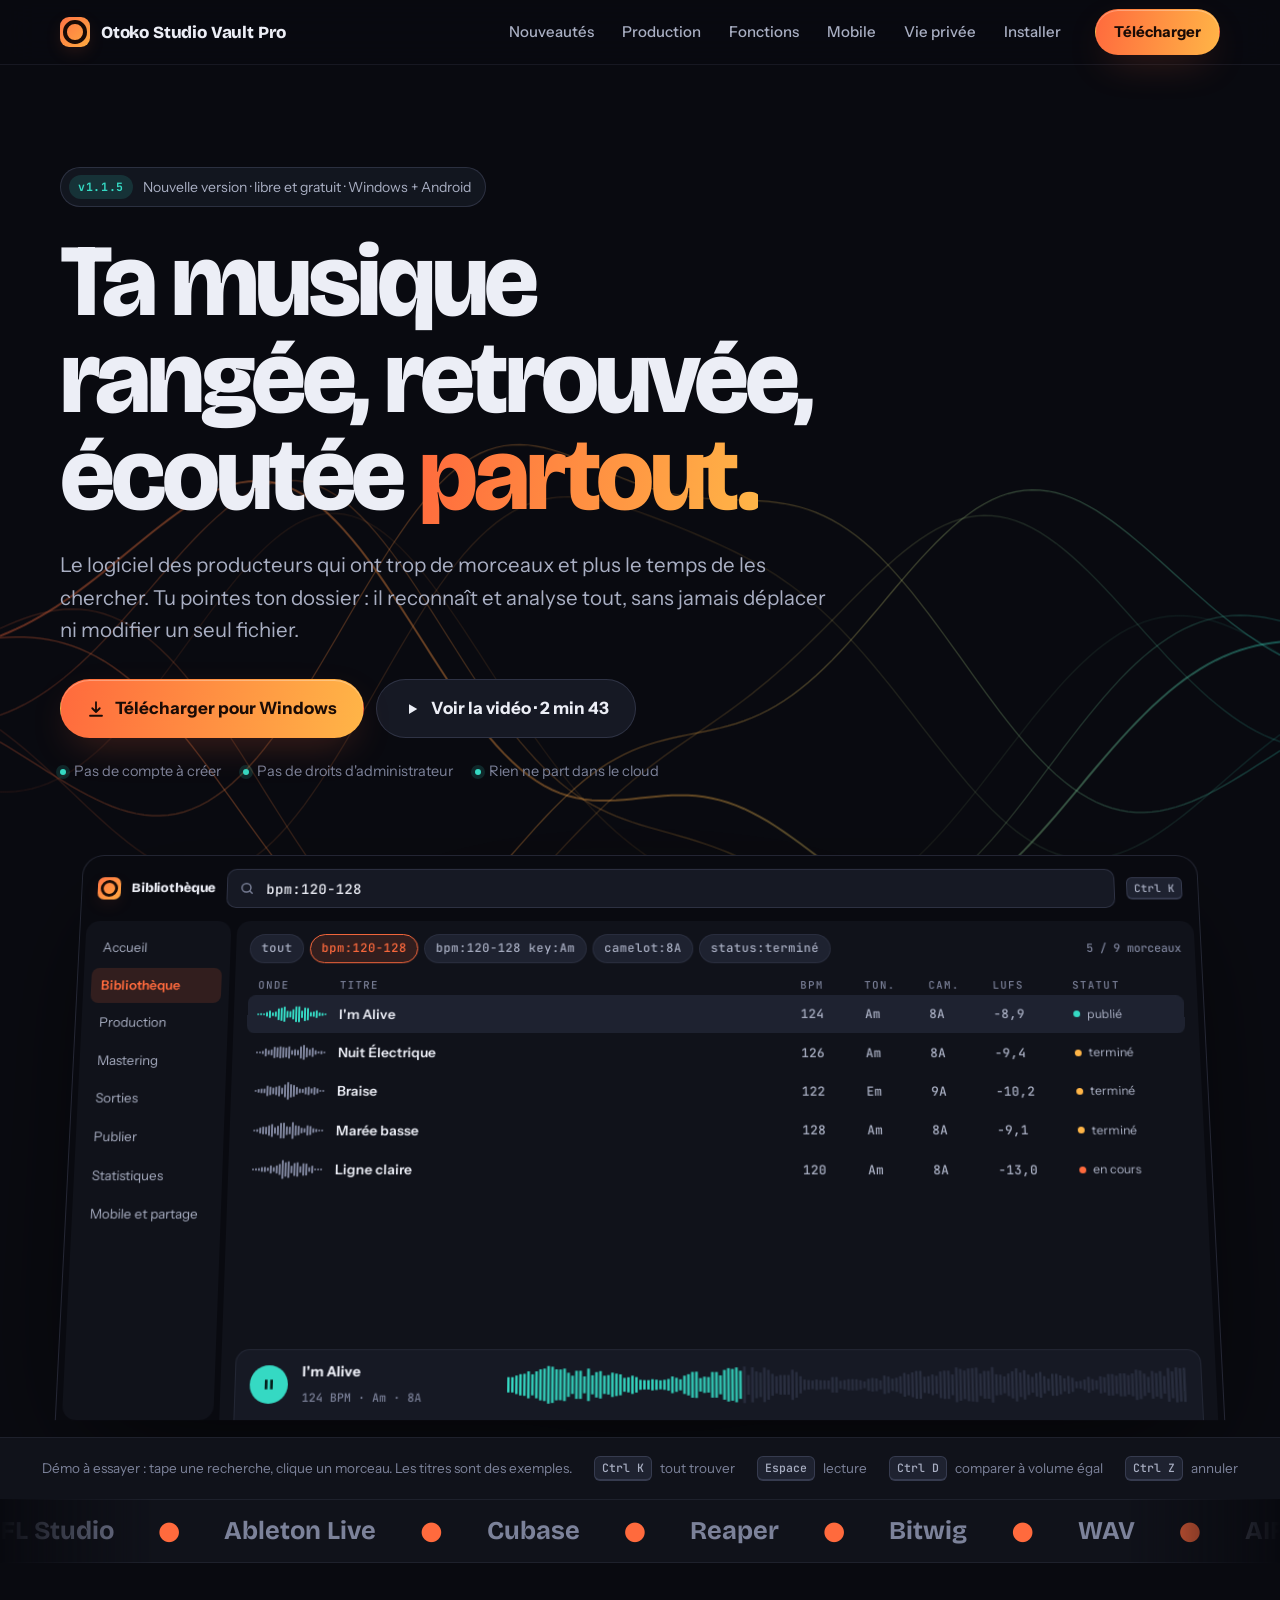
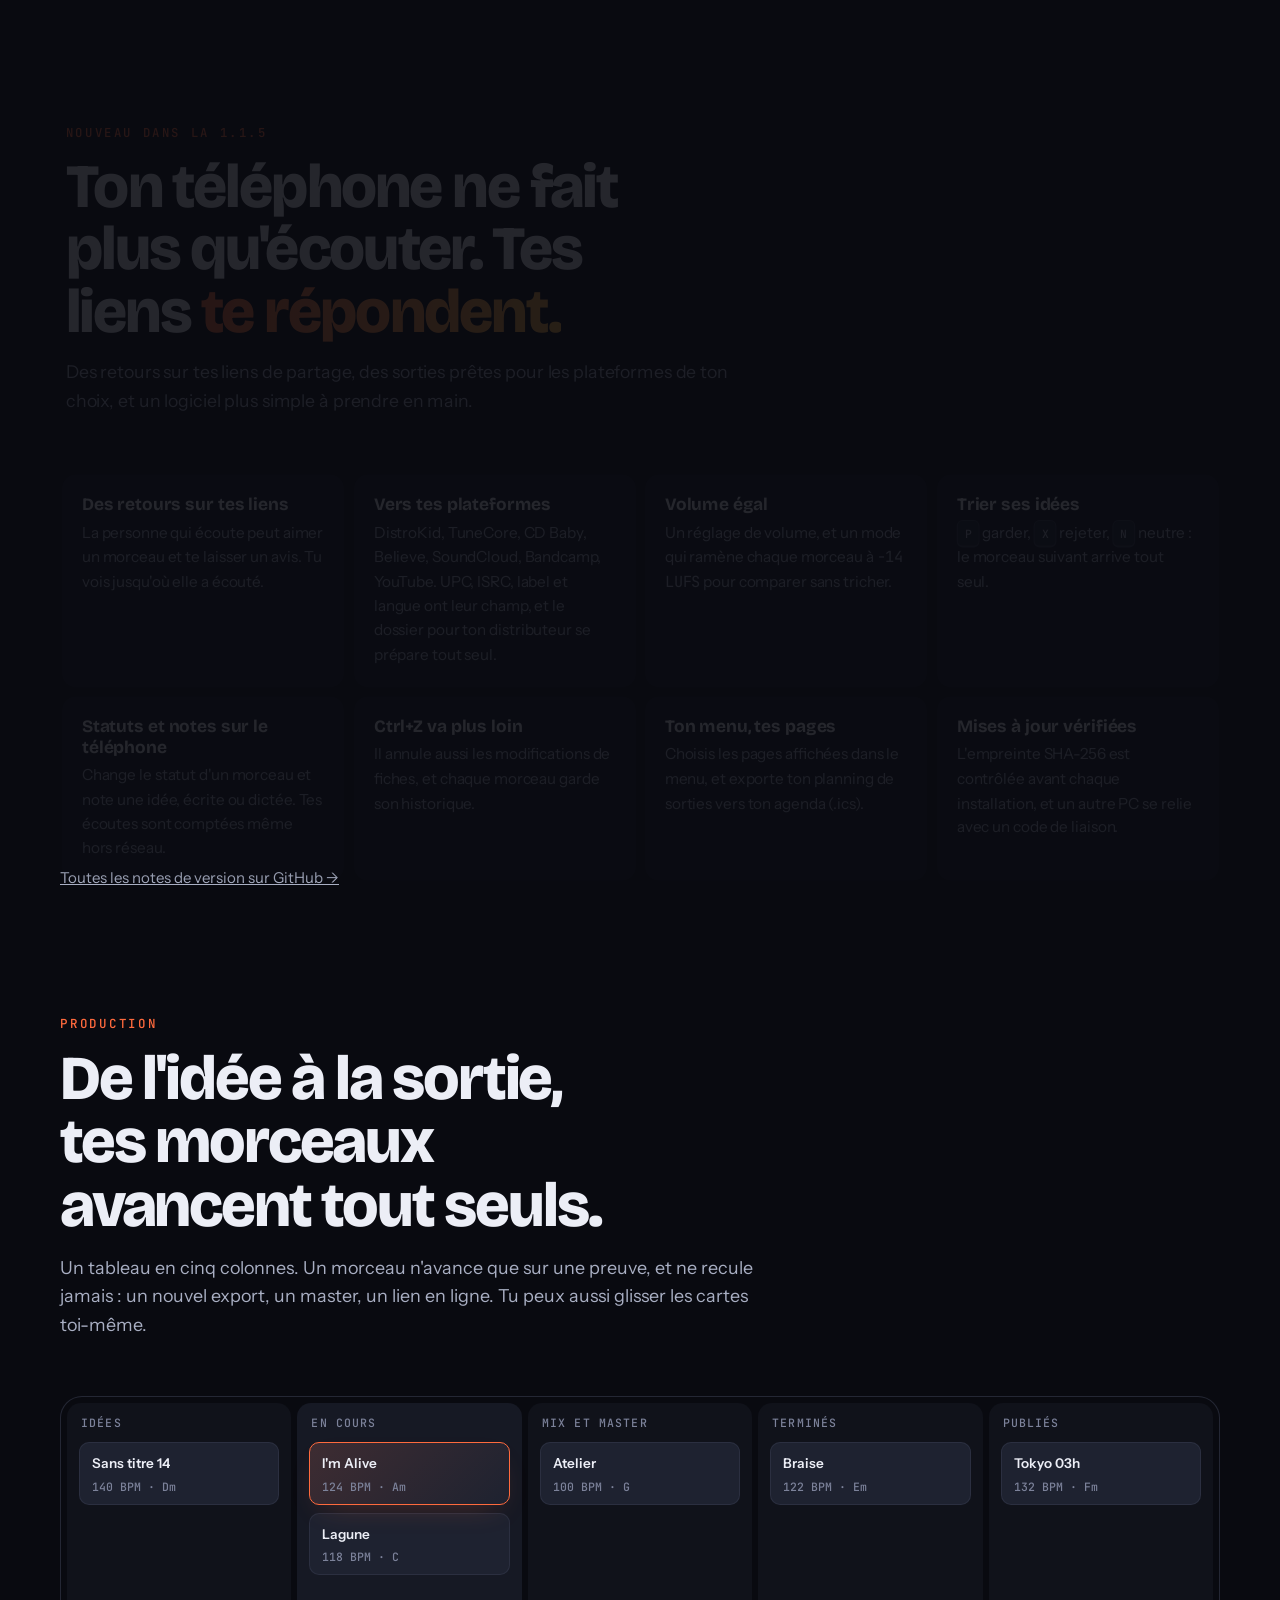
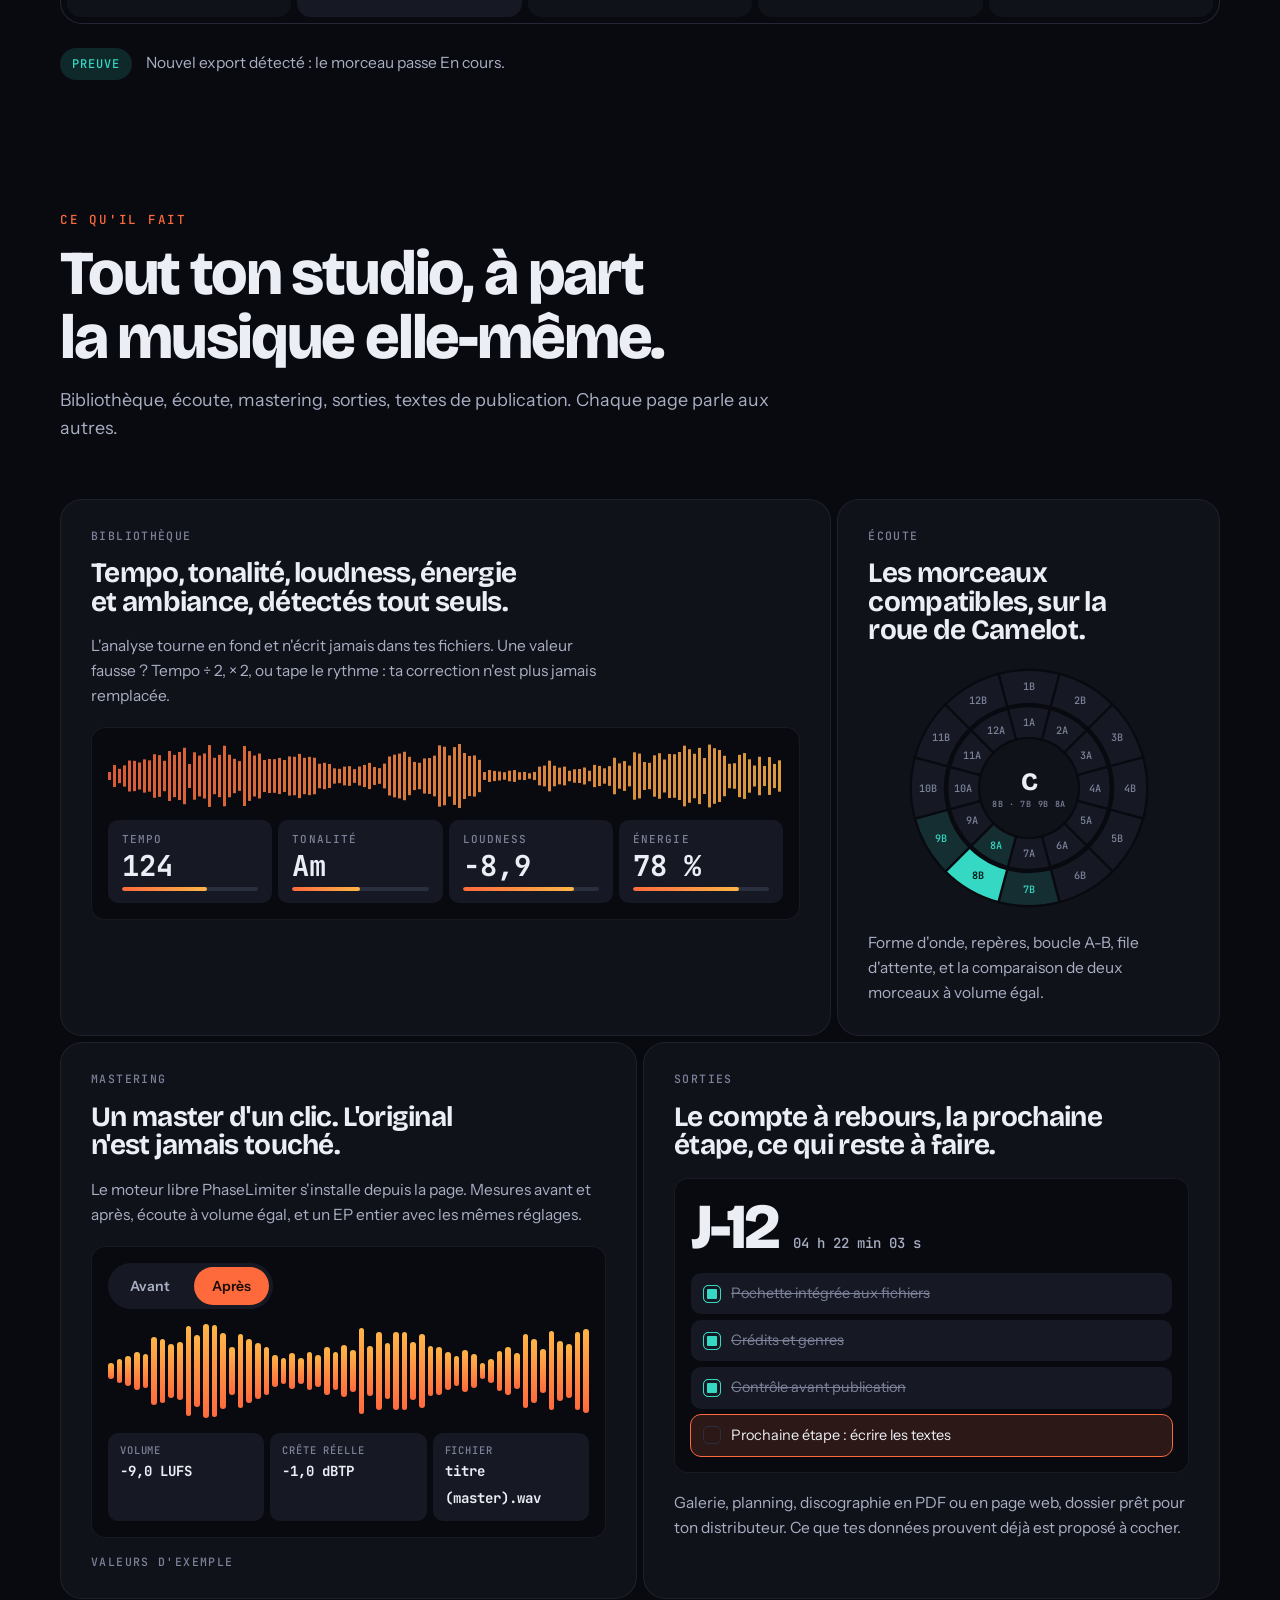
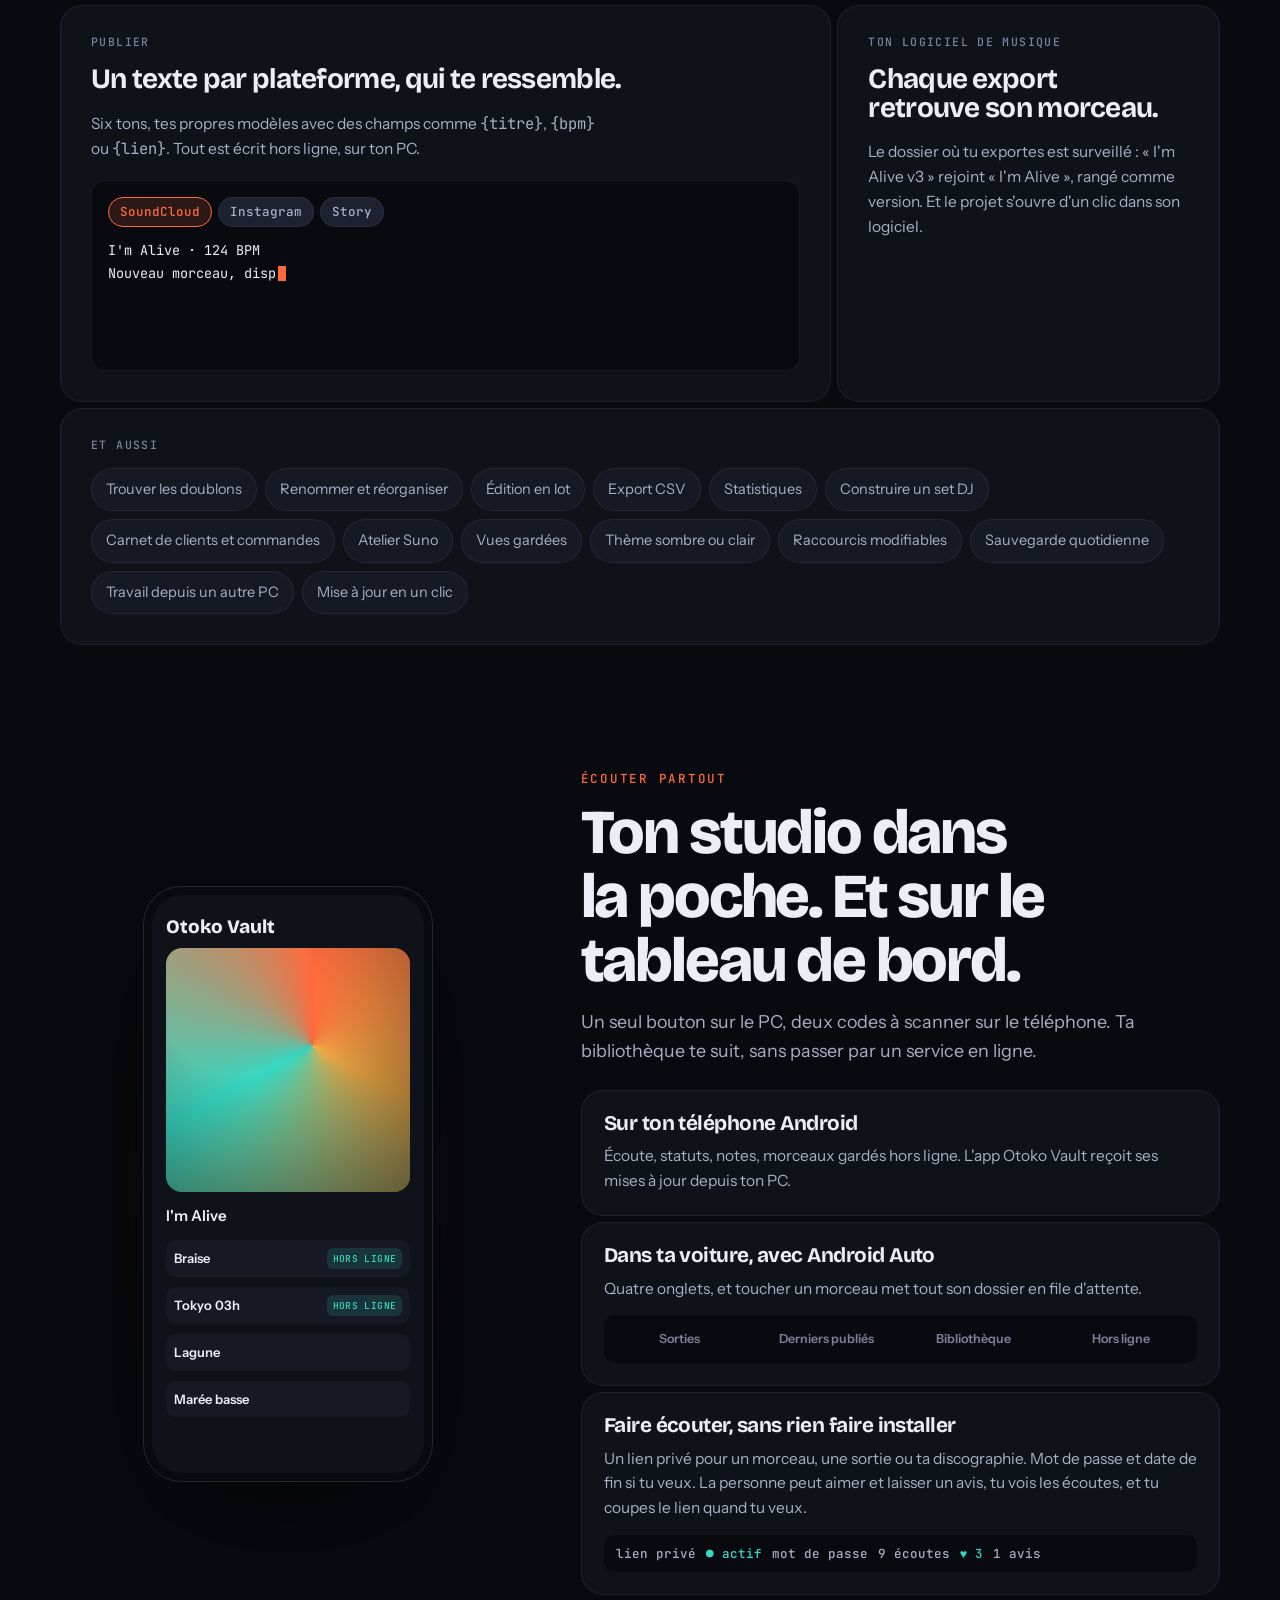
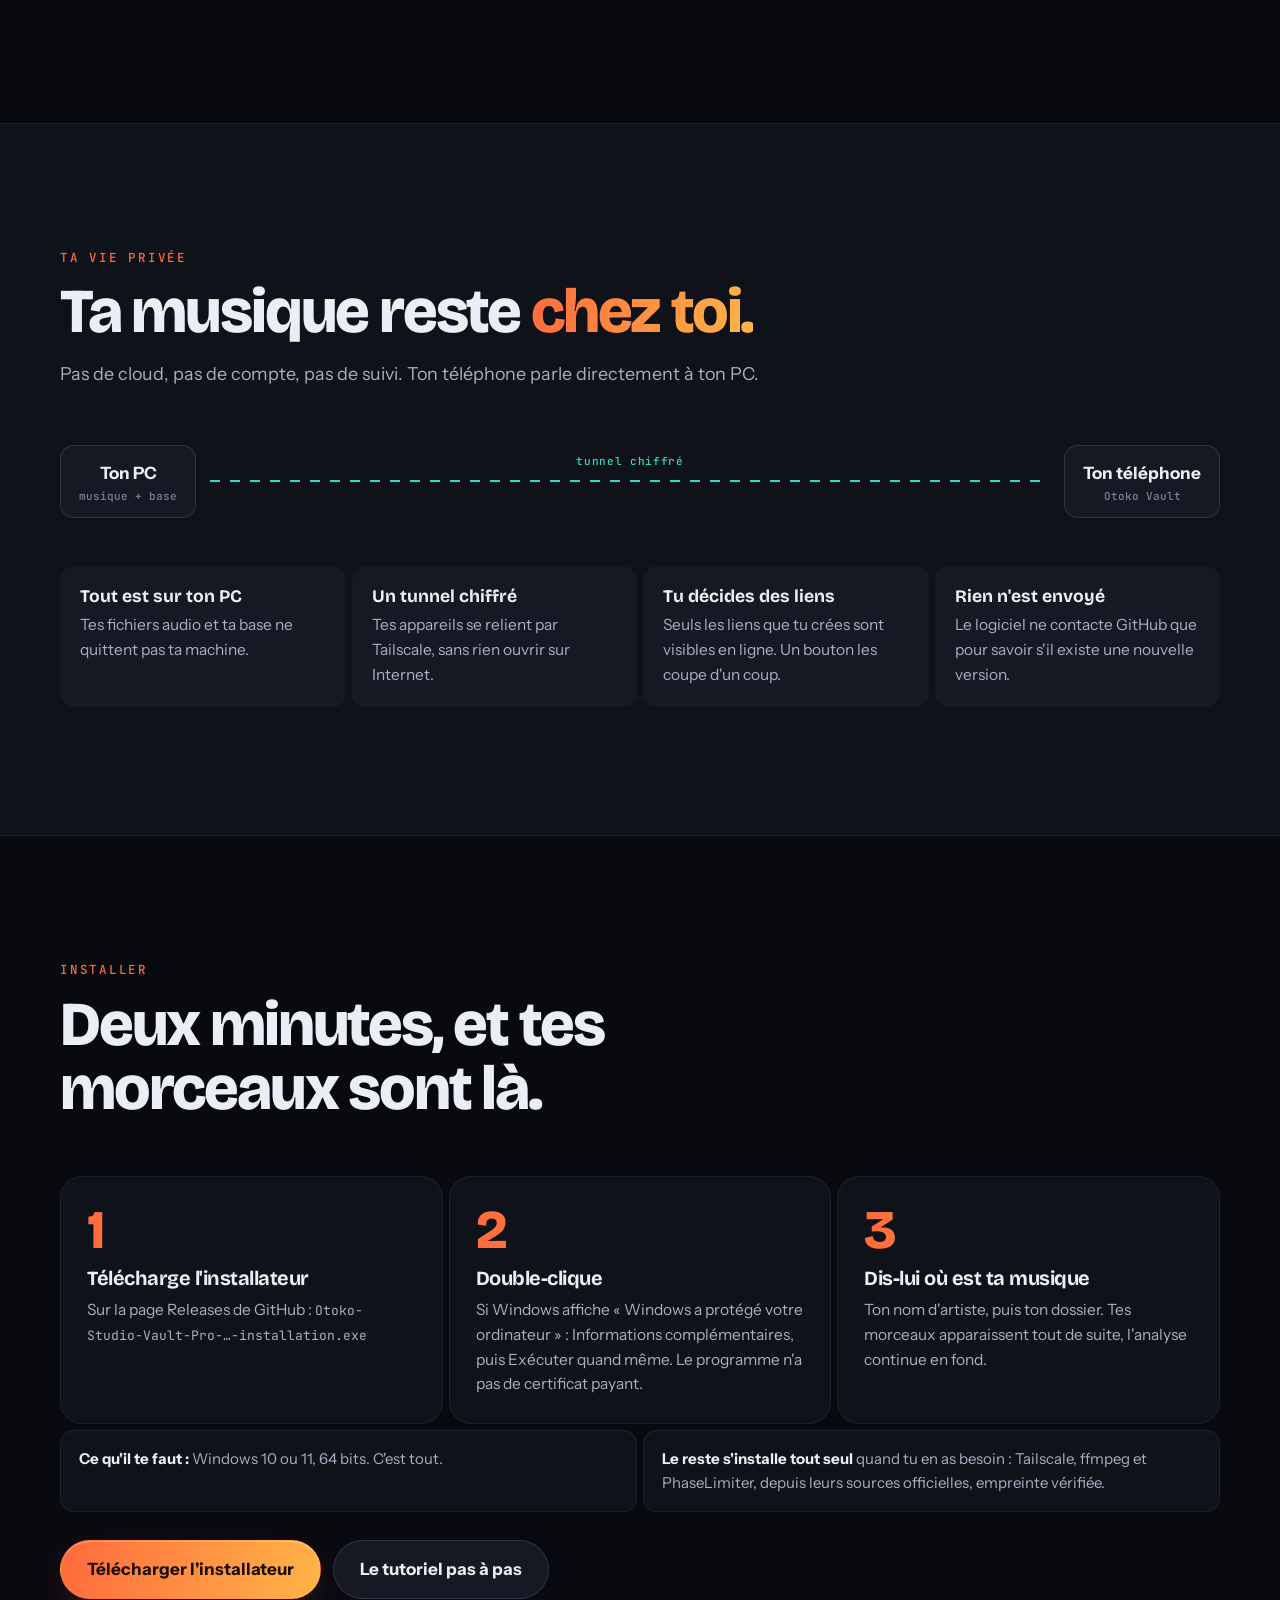
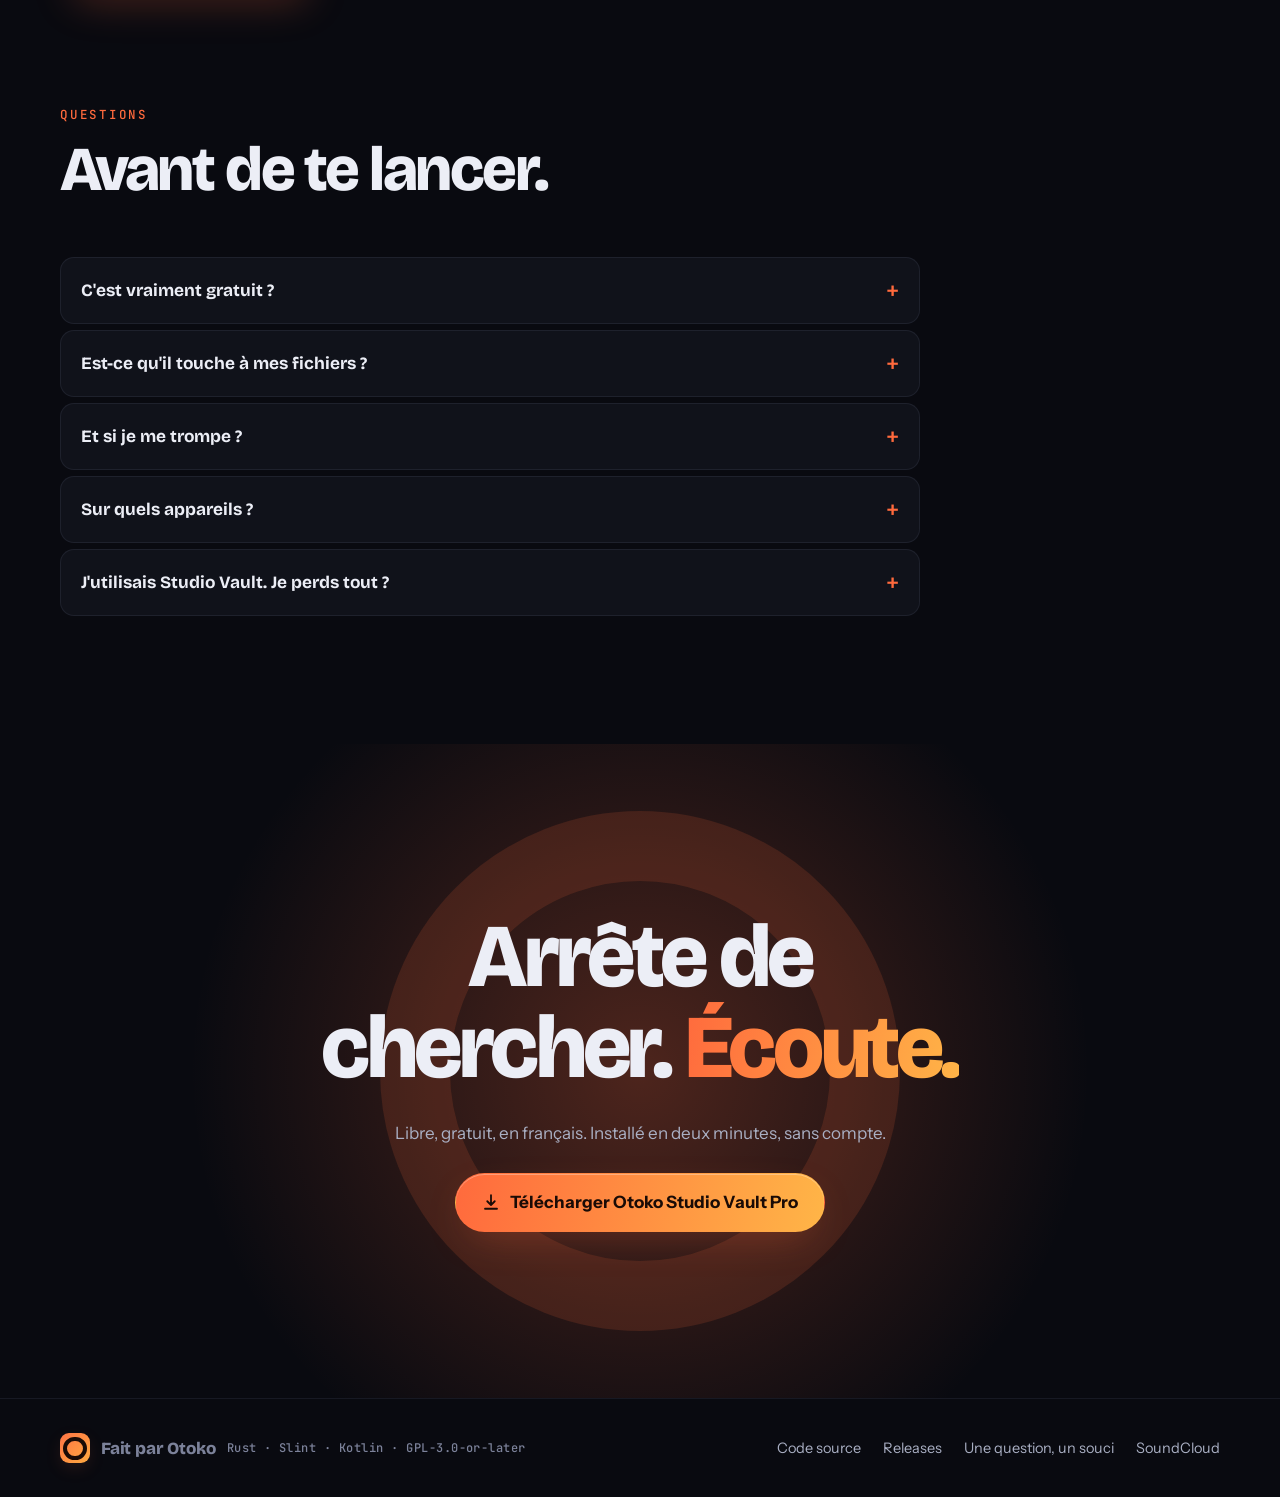
==== commit 8bce476f: "Site vitrine : toujours en thème sombre, comme la page d'origine Sur GitHub Pages, la page suivait l" ====
--- a/docs/index.html
+++ b/docs/index.html
@@ -27,15 +27,6 @@
   --r-s:6px; --r:10px; --r-l:14px; --r-xl:22px;
   color-scheme:dark;
 }
-@media (prefers-color-scheme: light){ :root:not([data-theme="dark"]){
-  --ink0:#E7E5DF; --ink1:#F5F4F0; --ink2:#FFFFFF; --ink3:#ECEAE4; --ink4:#D9D6CD;
-  --line:rgba(20,24,40,.10); --line2:rgba(20,24,40,.18);
-  --text:#151824; --text2:#474D63; --text3:#666C84;
-  --ember:#D9480F; --ember2:#B97A06; --ember-soft:rgba(224,80,28,.12); --on-ember:#FFFFFF;
-  --lagoon:#0B8574; --lagoon-soft:rgba(12,147,129,.12);
-  --glow:rgba(224,80,28,.18); --shadow:0 40px 100px -40px rgba(40,30,20,.35);
-  color-scheme:light;
-}}
 :root[data-theme="light"]{
   --ink0:#E7E5DF; --ink1:#F5F4F0; --ink2:#FFFFFF; --ink3:#ECEAE4; --ink4:#D9D6CD;
   --line:rgba(20,24,40,.10); --line2:rgba(20,24,40,.18);
@@ -340,7 +331,7 @@
         Télécharger pour Windows</a>
       <a class="btn sec" href="https://github.com/otokonosound/otoko-studio-vault-pro/releases/latest/download/Otoko-Studio-Vault-Pro-presentation.mp4">
         <svg viewBox="0 0 24 24" fill="currentColor"><path d="M8 5.5v13l11-6.5z"/></svg>
-        Voir la vidéo<span id="relVid"> · 2 min 43</span></a>
+        <span>Voir la vidéo<span id="relVid"> · 2 min 43</span></span></a>
     </div>
     <div class="facts"><span>Pas de compte à créer</span><span>Pas de droits d'administrateur</span><span>Rien ne part dans le cloud</span></div>
 
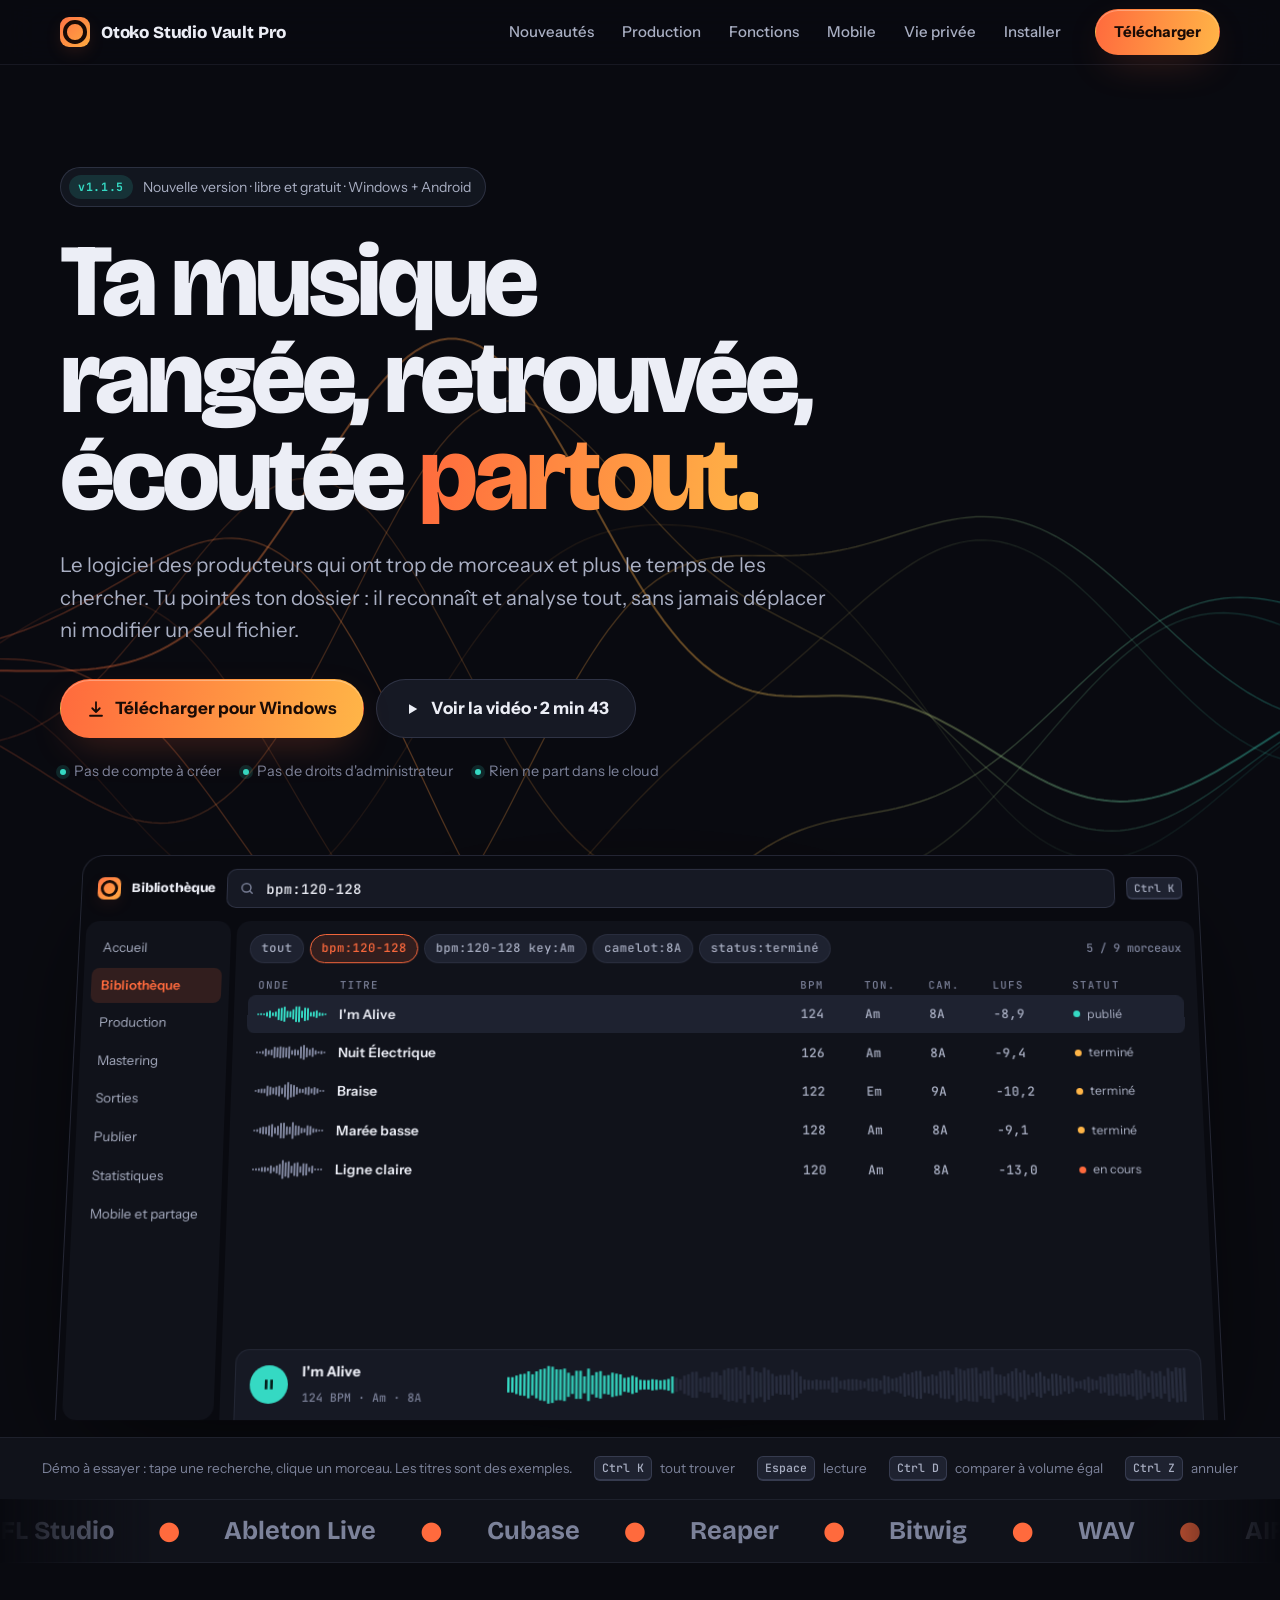
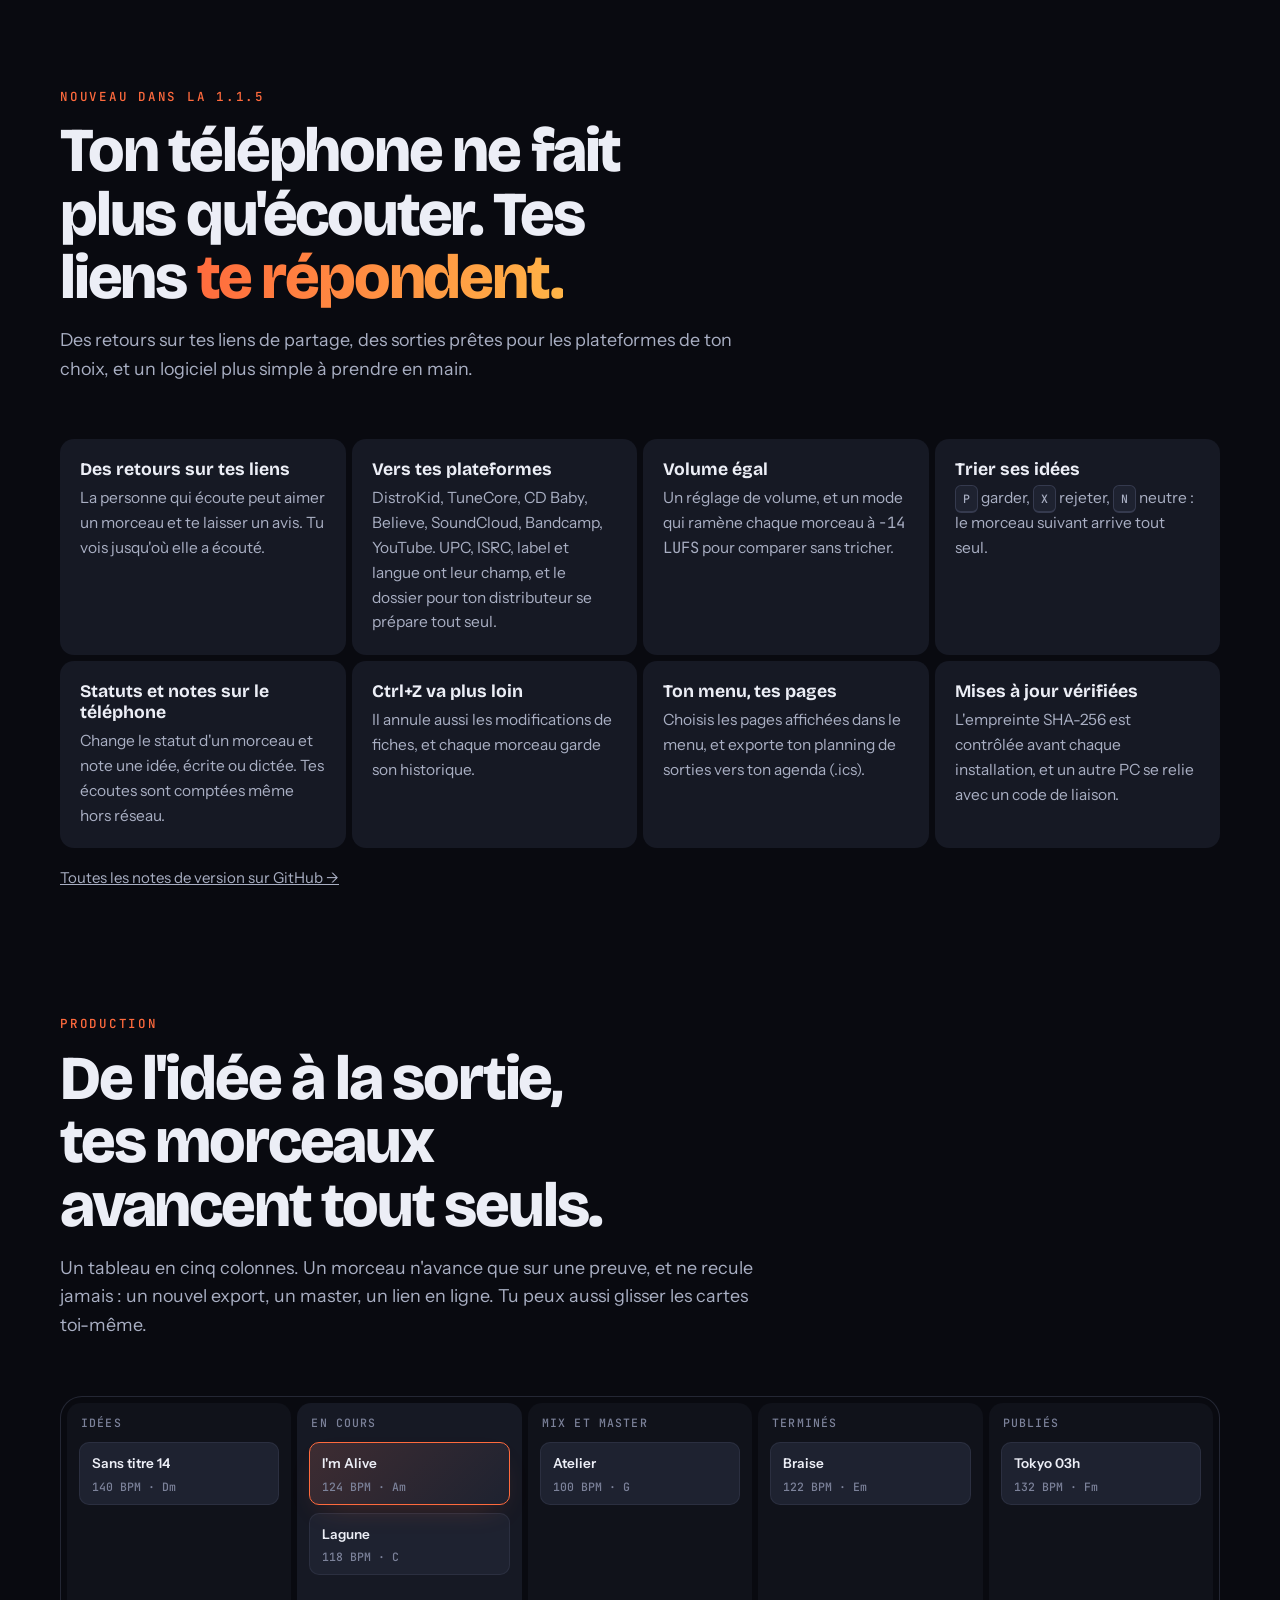
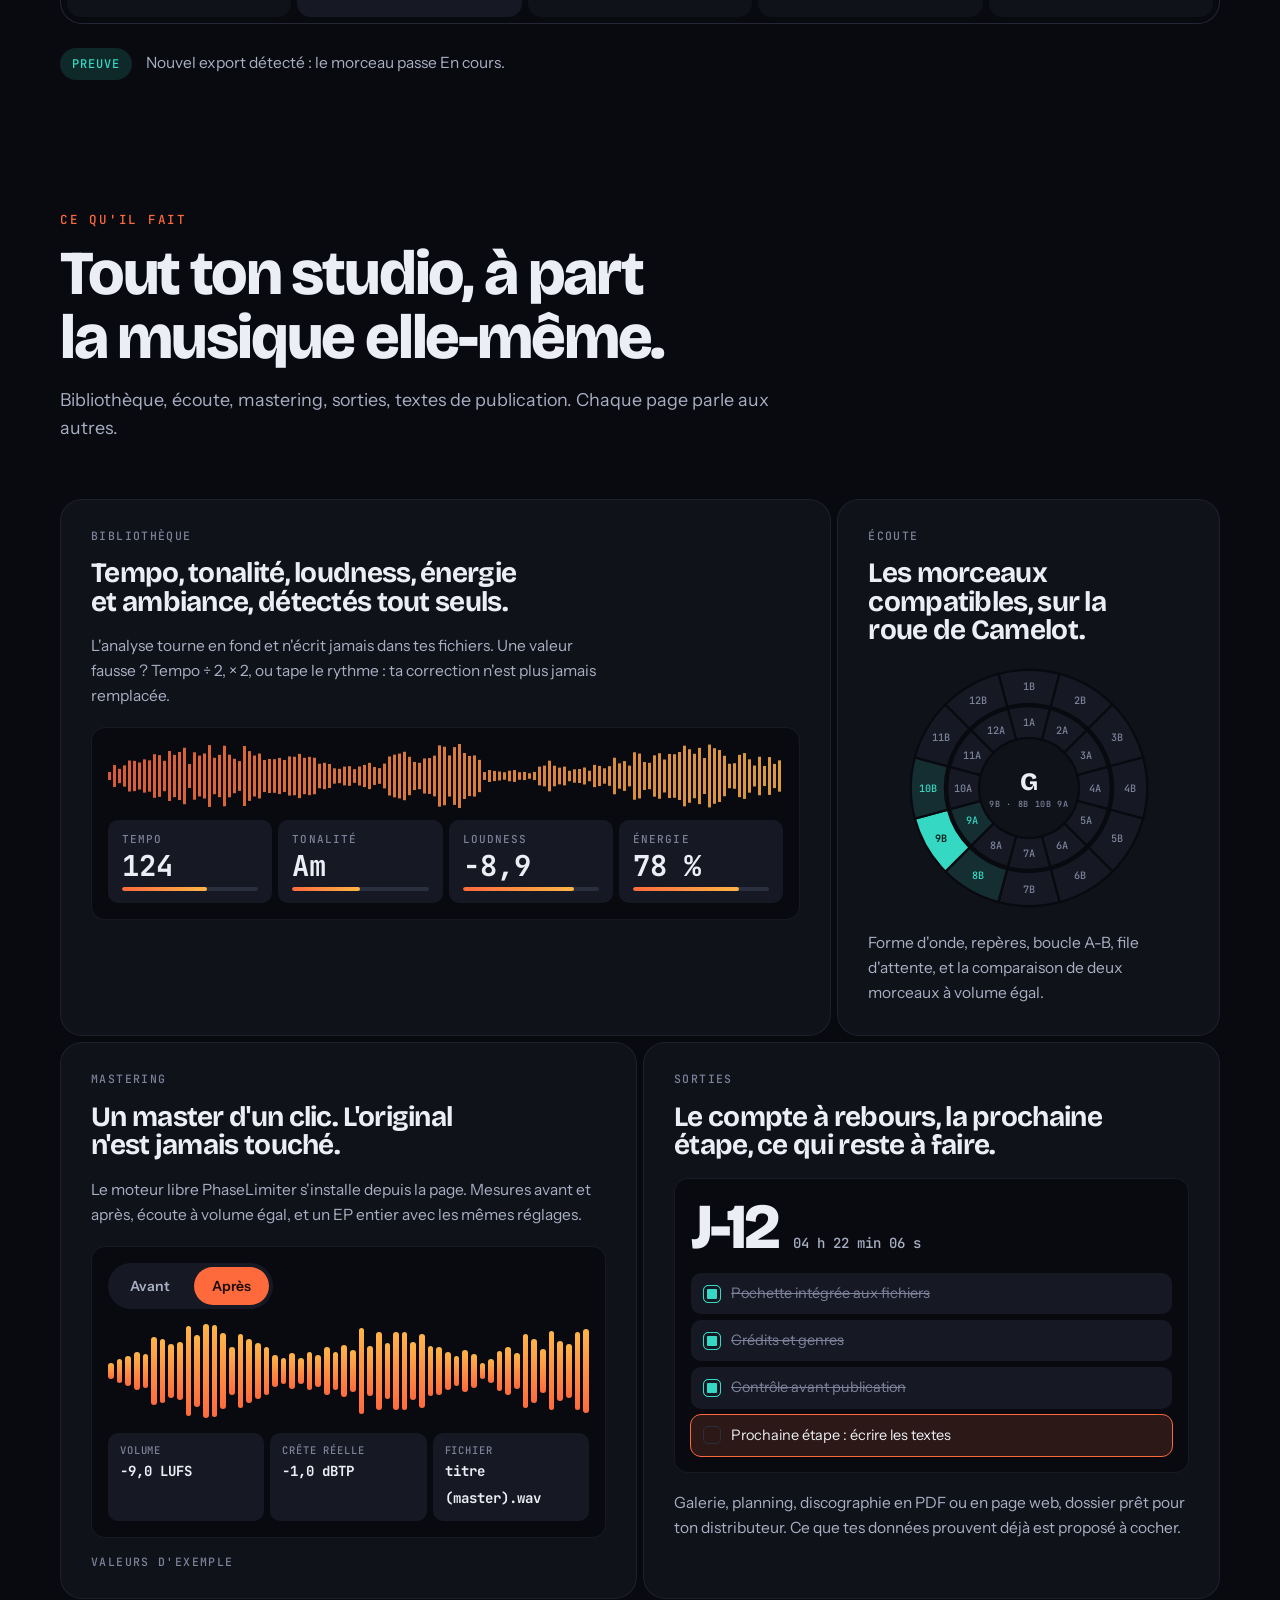
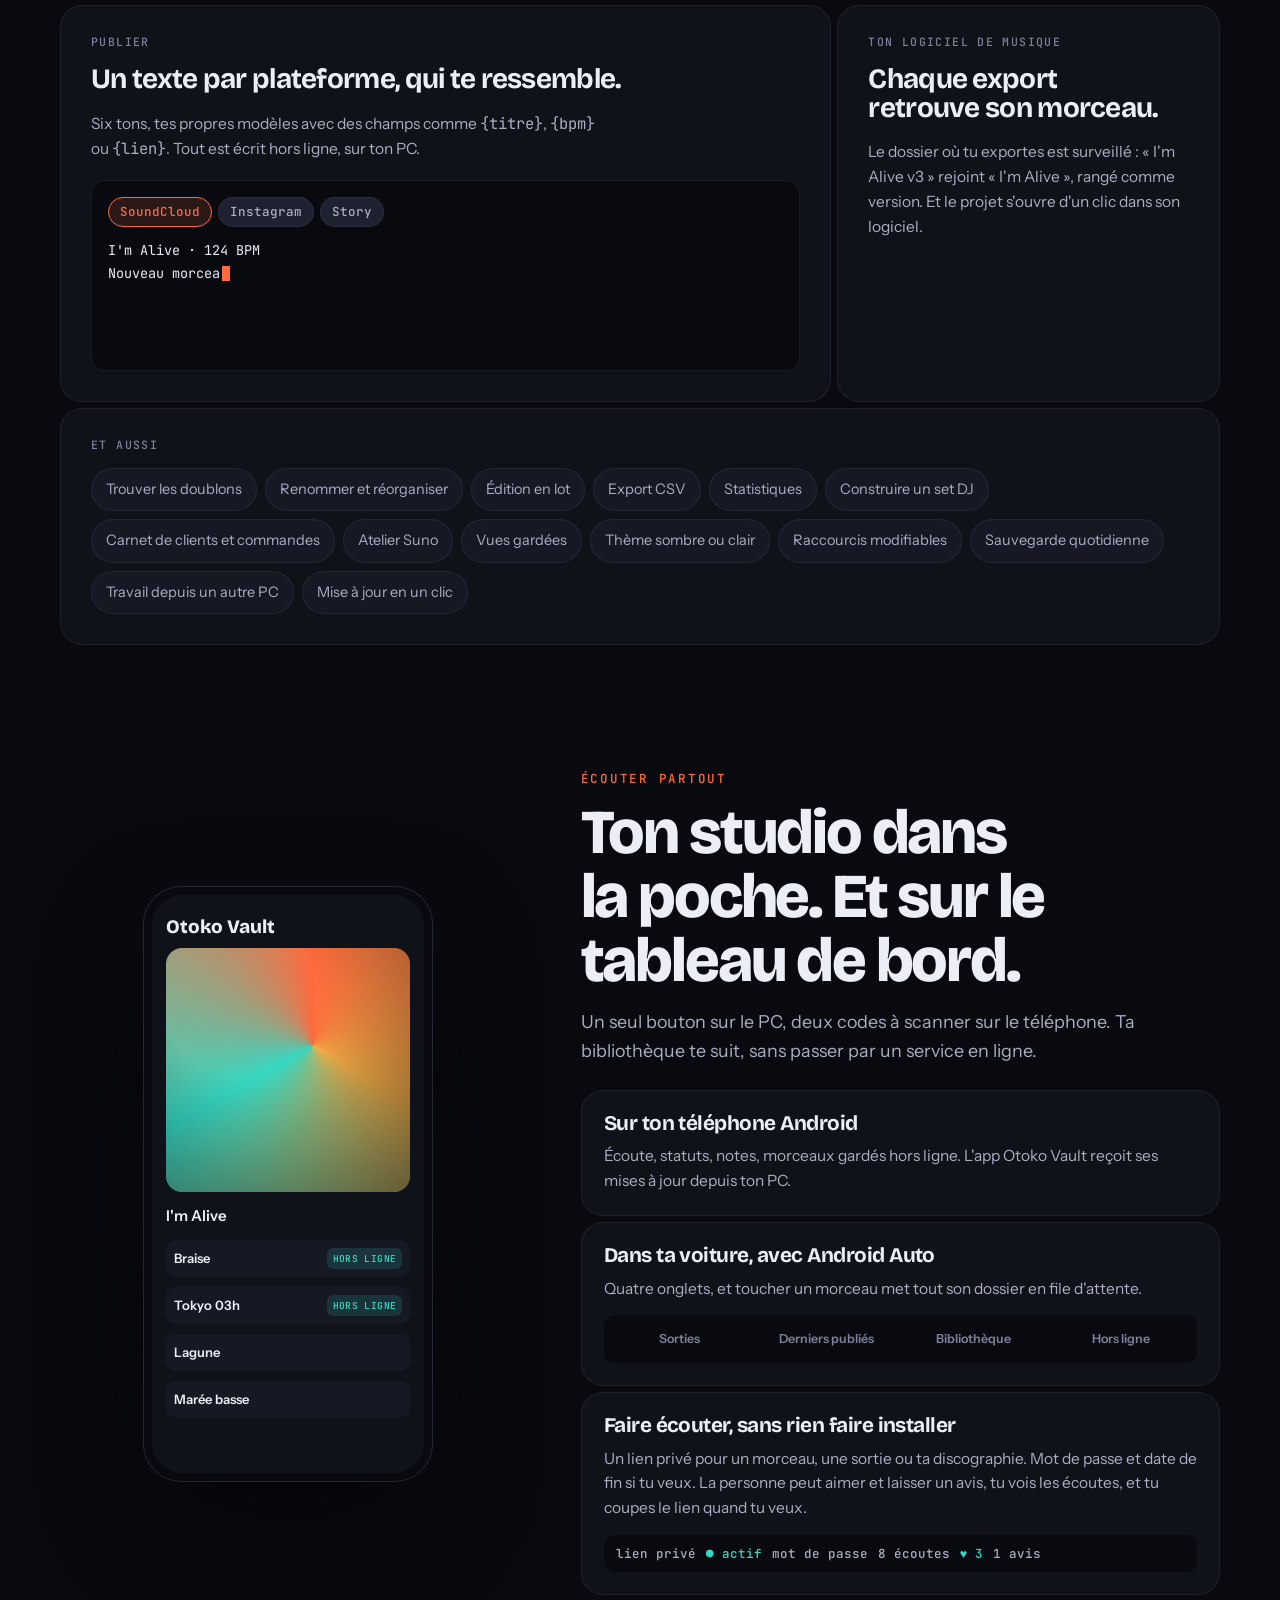
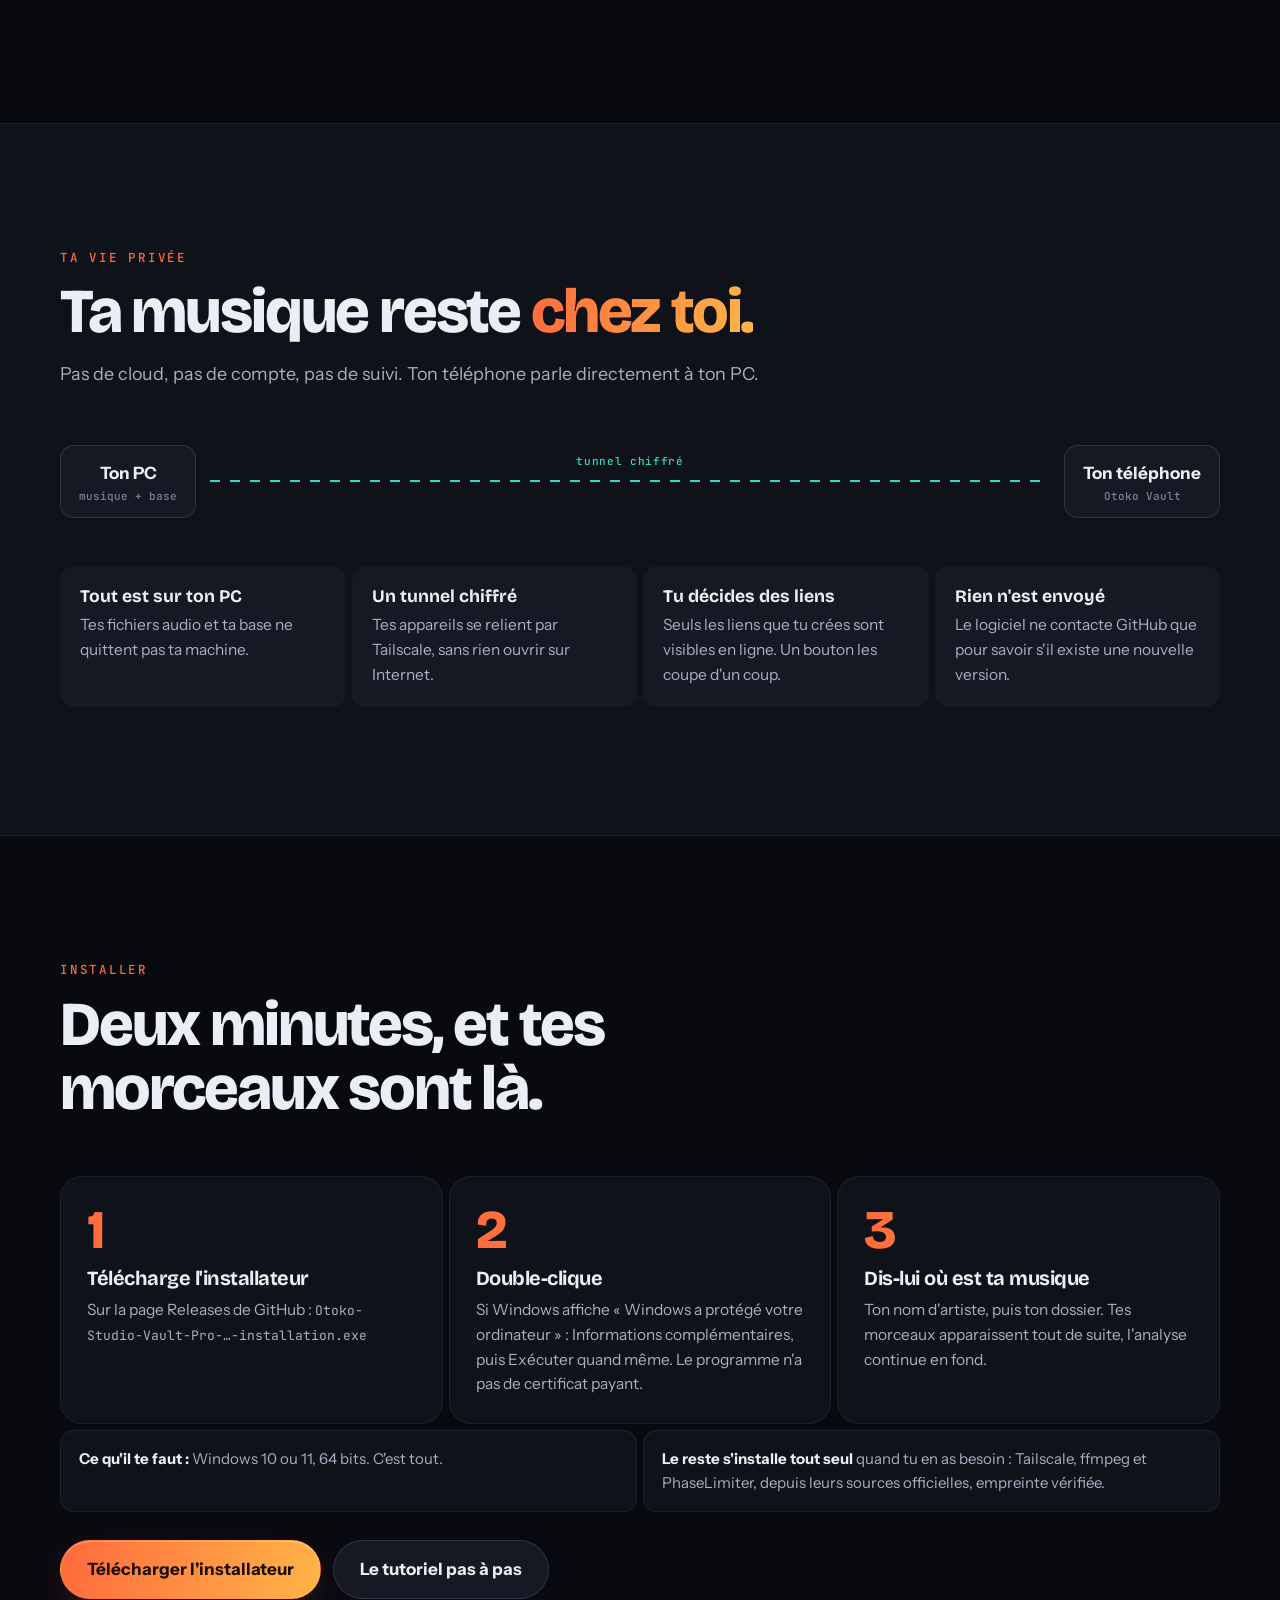
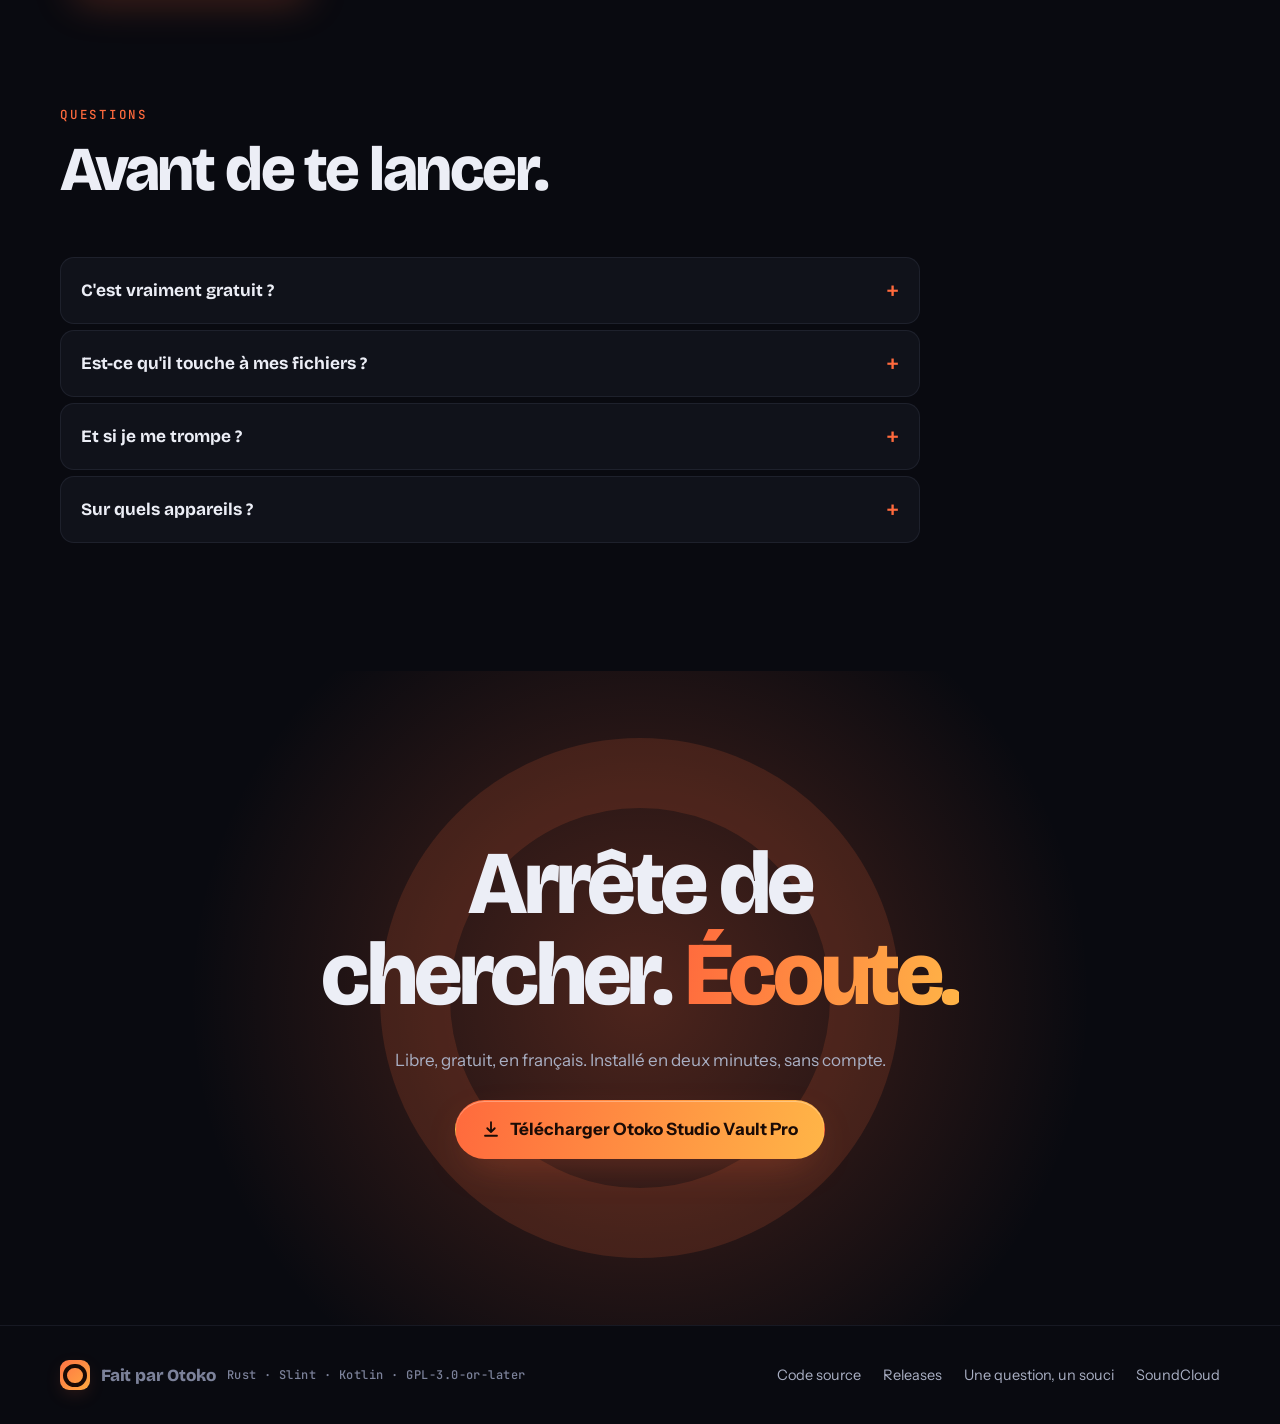
==== commit f3836d47: "Site vitrine : retire la question sur Studio Vault, qui n'a jamais été public Co-Authored-By: Claude" ====
--- a/docs/index.html
+++ b/docs/index.html
@@ -542,7 +542,6 @@
       <details class="rv"><summary>Est-ce qu'il touche à mes fichiers ?</summary><p>Non. Tes fichiers ne sont ni déplacés ni modifiés. Renommer, réorganiser ou écrire les tags ne se fait qu'à ta demande, et Ctrl+Z annule. Un master s'enregistre à côté de l'original.</p></details>
       <details class="rv"><summary>Et si je me trompe ?</summary><p>Ta base (fiches, notes, sorties) est sauvegardée chaque jour. Tu peux revenir à une date ou repartir de zéro : une sauvegarde est faite juste avant, tu peux donc changer d'avis.</p></details>
       <details class="rv"><summary>Sur quels appareils ?</summary><p>Le logiciel tourne sur Windows 10 et 11 en 64 bits. L'app Otoko Vault est pour Android et Android Auto. Les liens de partage s'écoutent dans n'importe quel navigateur.</p></details>
-      <details class="rv"><summary>J'utilisais Studio Vault. Je perds tout ?</summary><p>Non. Réglages › Général › Importer ma base Studio Vault reprend tes morceaux, sorties, clients, textes, prompts, tags, marqueurs, vues et liens de partage. Ta base d'origine est lue sur une copie, jamais modifiée.</p></details>
     </div>
   </div>
 </section>
